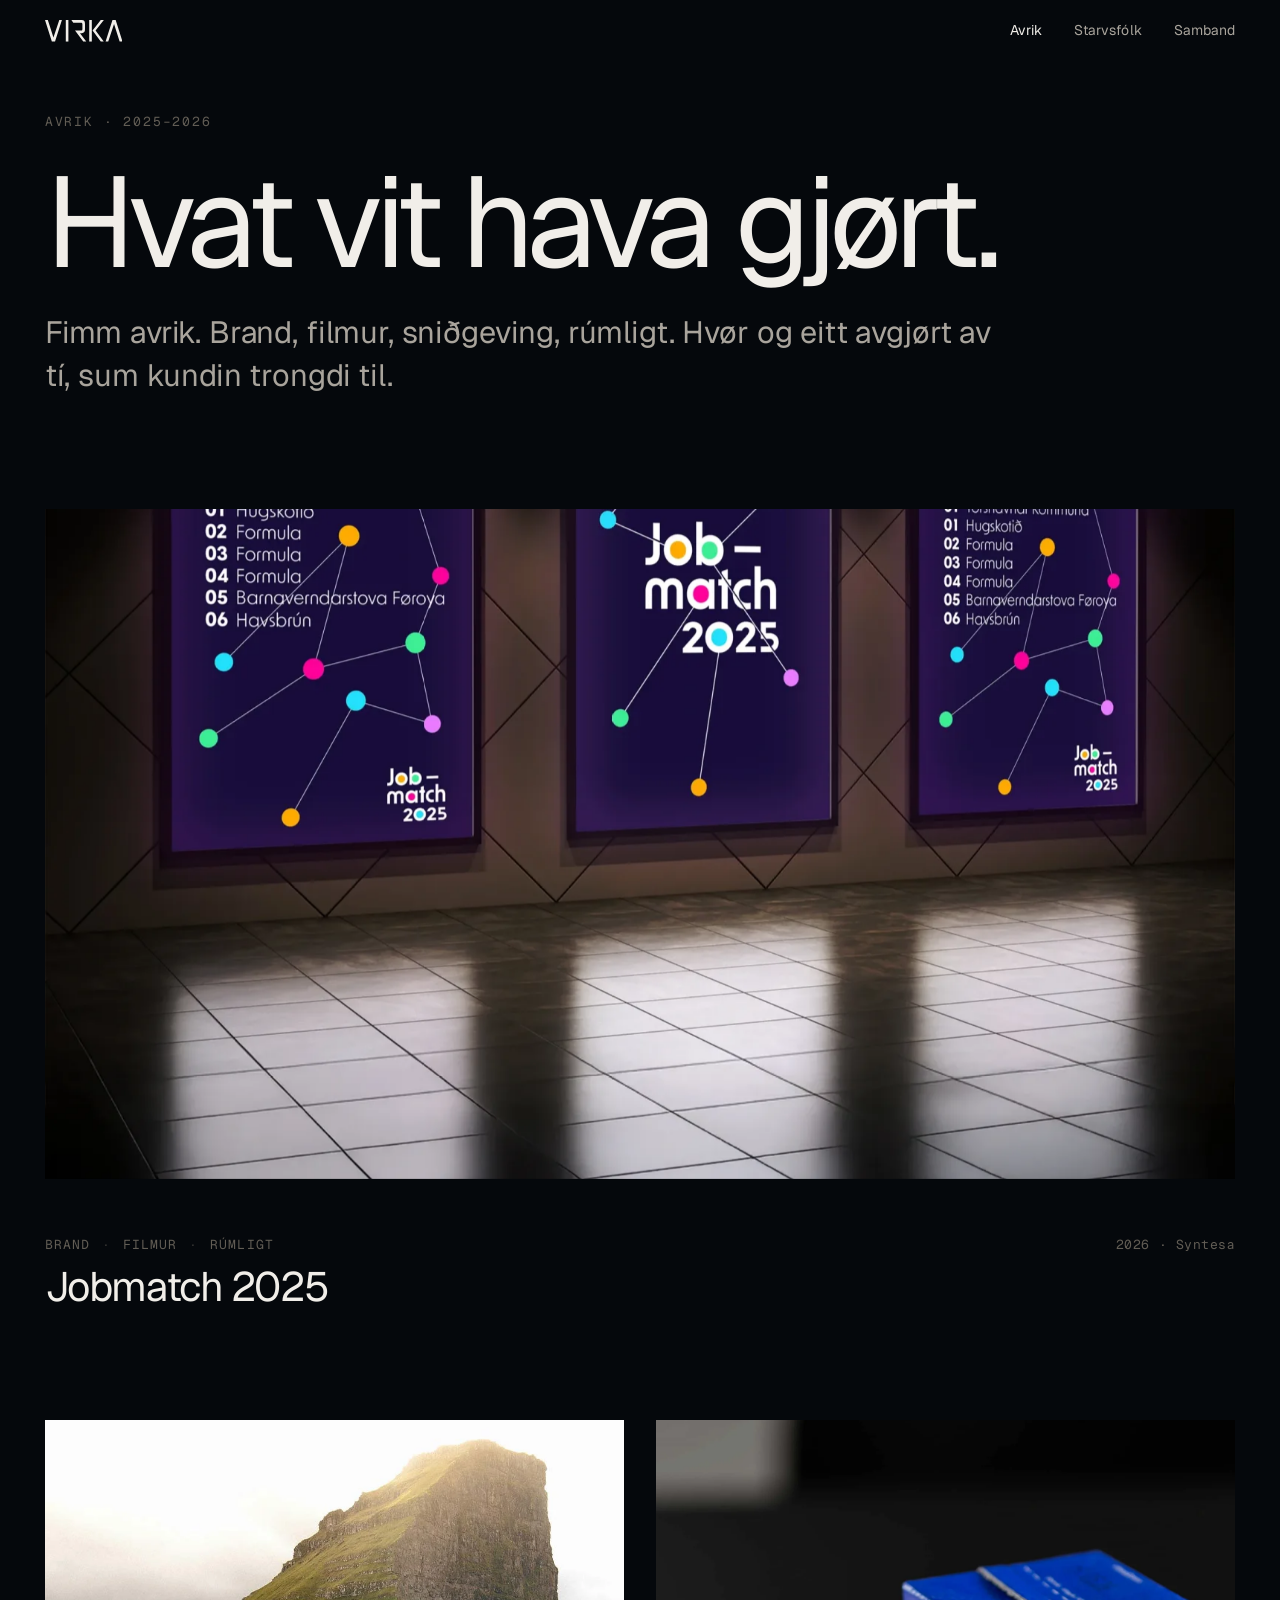
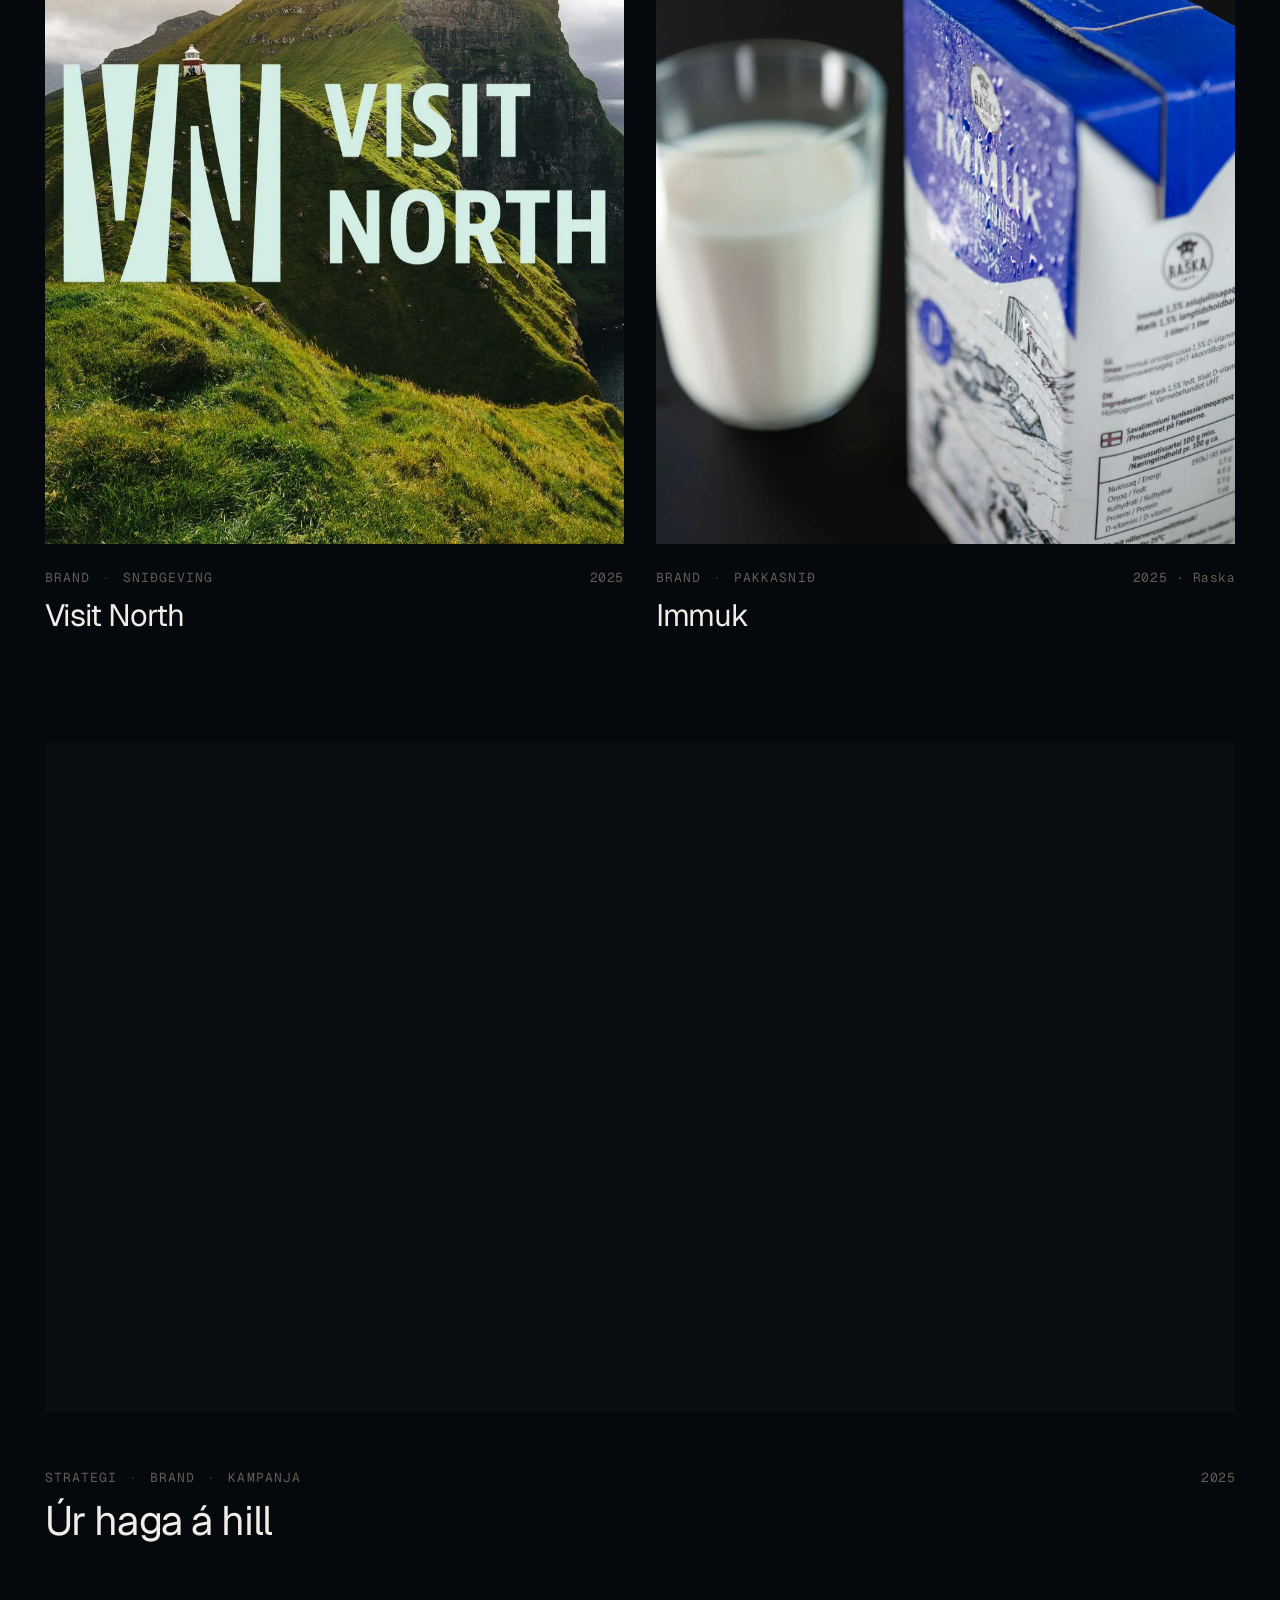
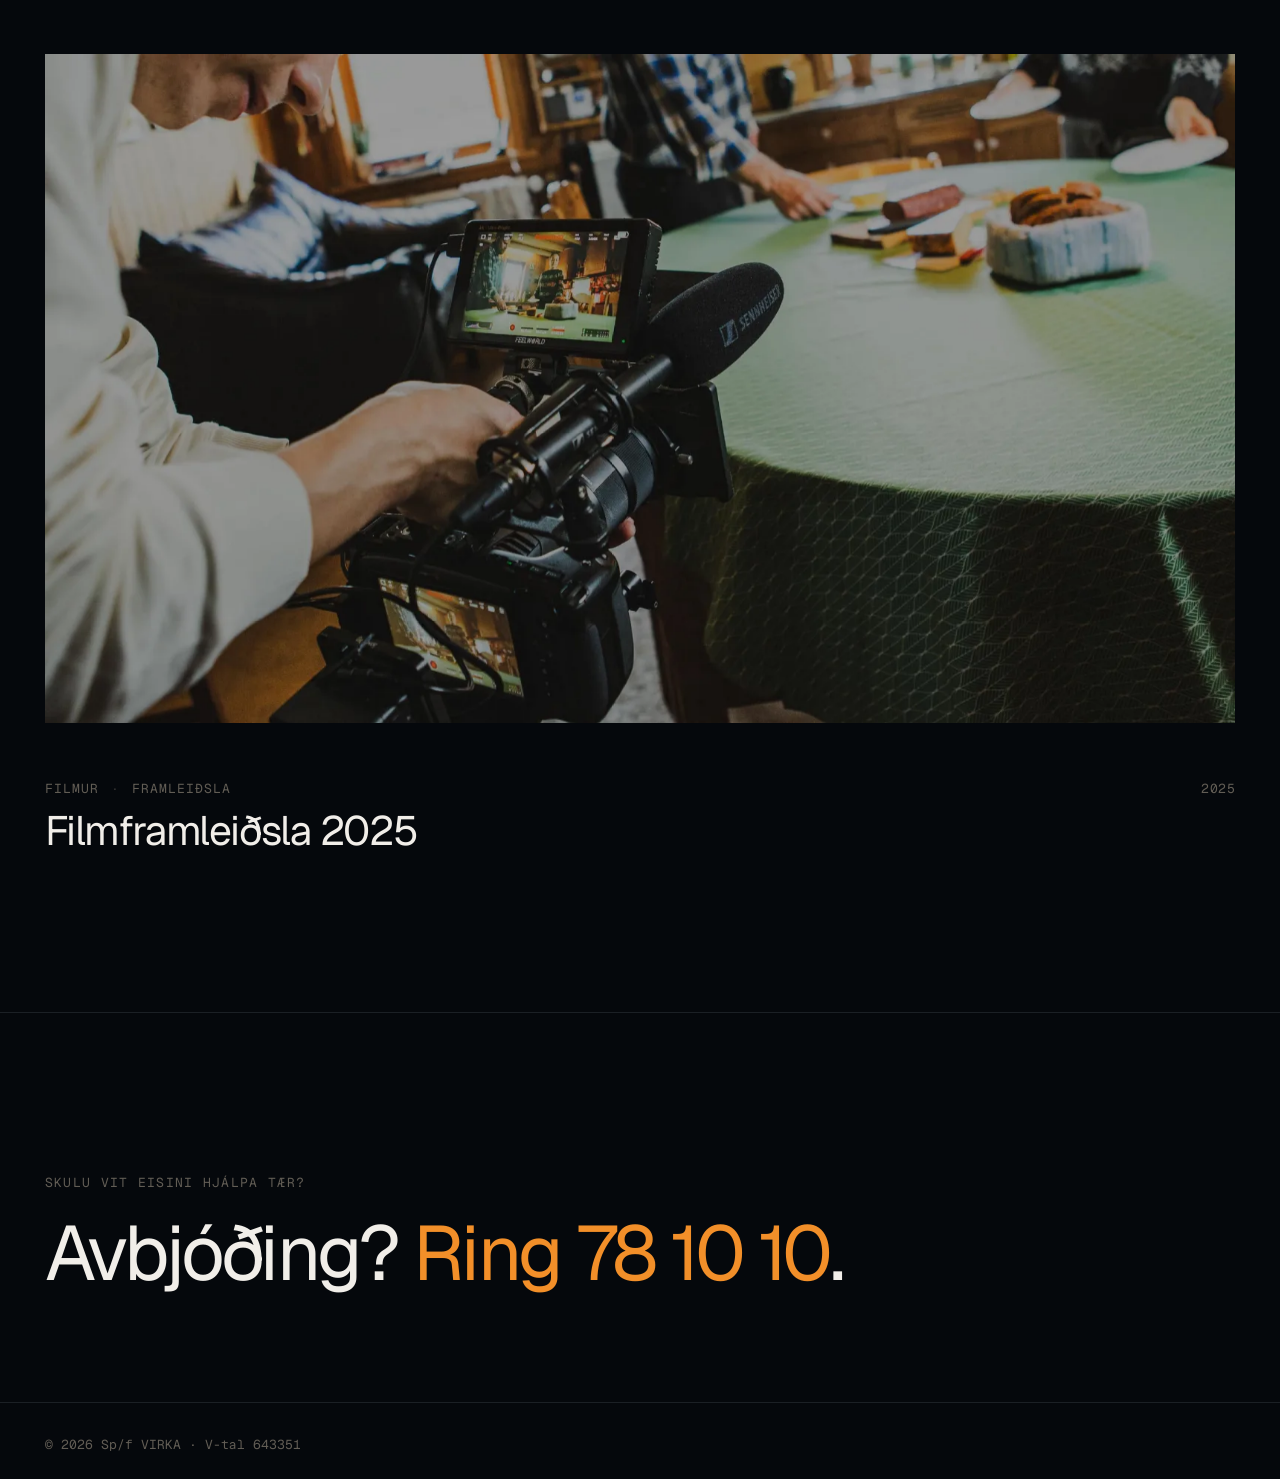
==== avrik.html @ 6a5b20ac "Add files via upload" ====
<!DOCTYPE html>
<html lang="fo">
<head>
<meta charset="UTF-8">
<meta name="viewport" content="width=device-width, initial-scale=1.0">

<title>Avrik — VIRKA</title>
<meta name="description" content="Eitt yvirlit yvir avrik hjá VIRKA — frá Jobmatch til Visit North, frá Immuk til Úr haga á hill.">
<link rel="canonical" href="https://virka.fo/avrik">

<meta property="og:type" content="website">
<meta property="og:title" content="Avrik — VIRKA">
<meta property="og:description" content="Eitt yvirlit yvir okkara avrik.">
<meta property="og:url" content="https://virka.fo/avrik">
<meta property="og:site_name" content="VIRKA">
<meta property="og:locale" content="fo_FO">
<meta property="og:image" content="https://virka.fo/avrik/assets/cases/jm25-posters.webp">

<meta name="theme-color" content="#181d27">
<meta name="view-transition" content="same-origin">
<link rel="icon" href="data:image/svg+xml,%3Csvg xmlns='http://www.w3.org/2000/svg' viewBox='0 0 32 32'%3E%3Crect width='32' height='32' rx='4' fill='%23181d27'/%3E%3Ctext x='16' y='22' text-anchor='middle' font-family='sans-serif' font-weight='500' font-size='17' fill='%23f0eadd'%3EV%3C/text%3E%3C/svg%3E">
<link rel="preconnect" href="https://fonts.googleapis.com">
<link rel="preconnect" href="https://fonts.gstatic.com" crossorigin>
<link href="https://fonts.googleapis.com/css2?family=Geist:wght@300;400;500;600&family=Geist+Mono:wght@400;500&display=swap" rel="stylesheet">
<link rel="stylesheet" href="styles.css">
</head>
<body>

<header class="site-header" role="banner">
  <a href="index.html" class="brand" aria-label="VIRKA, heim">
    <svg class="brand-logo" viewBox="0 0 804.24 224.01" fill="currentColor" aria-hidden="true">
      <path d="M362.9,136.19h18.42c24.49,0,33.45-14.23,33.45-40.14v-54.77c0-24.01-6.42-40.62-34.42-40.62h-106.78l19.98,26.94h78.22c13.52,0,16.31,4.65,16.31,18.68v44.79c0,14.6-2.63,18.19-14.92,18.19h-61.57l85.34,114.76h31.07l-65.09-87.82Z"/>
      <rect x="215.77" width="26.91" height="223.52"/>
      <polygon points="87.77 182.72 29.43 .08 0 .08 71.1 223.67 104.15 223.67 175.51 .08 148.27 .08 87.77 182.72"/>
      <rect x="458.77" width="26.9" height="223.52"/>
      <polygon points="578.72 .06 493.26 109.43 578.71 223.81 609.43 223.81 524.87 109.49 610.63 .41 578.72 .06"/>
      <polygon points="733.13 .08 700.08 .08 628.72 223.67 655.95 223.67 716.45 41.02 774.38 222.32 774.8 223.67 804.24 223.67 733.13 .08"/>
    </svg>
  </a>
  <nav class="nav" aria-label="Høvuðsleiðing">
    <a href="avrik.html" aria-current="page">Avrik</a>
    <a href="index.html#starvsfolk">Starvsfólk</a>
    <a href="index.html#samband">Samband</a>
  </nav>
  <button class="menu-toggle" aria-label="Lat upp menu">Menu</button>
</header>

<div class="mobile-nav" role="dialog" aria-modal="true" aria-label="Menu">
  <button class="mobile-nav-close">Lat aftur</button>
  <ul class="mobile-nav-list">
    <li><a href="index.html">Heim</a></li>
    <li><a href="avrik.html">Avrik</a></li>
    <li><a href="index.html#starvsfolk">Starvsfólk</a></li>
    <li><a href="index.html#samband">Samband</a></li>
  </ul>
</div>

<main>

  <!-- HEADER — quiet title, single sentence -->
  <section class="cases-index-head">
    <p class="cases-index-eyebrow">Avrik · 2025–2026</p>
    <h1 class="cases-index-title">Hvat vit hava gjørt.</h1>
    <p class="cases-index-lead">
      Fimm avrik. Brand, filmur, sniðgeving, rúmligt. Hvør og eitt avgjørt
      av tí, sum kundin trongdi til.
    </p>
  </section>

  <!-- GRID — same view-transition hooks as the homepage tiles -->
  <section class="cases-index-grid">

    <article class="case-row">
      <a href="jobmatch-2025.html" class="tile full" aria-label="Jobmatch 2025">
        <div class="tile-media transition-media-jobmatch">
          <img src="assets/cases/jm25-posters.webp" alt="Jobmatch 2025 lýsingaskíggjar" loading="lazy">
        </div>
      </a>
      <div class="tile-caption">
        <div class="left">
          <p class="tile-tag"><span>Brand</span><span>Filmur</span><span>Rúmligt</span></p>
          <h2 class="tile-title transition-title-jobmatch">Jobmatch 2025</h2>
        </div>
        <span class="tile-year">2026 · Syntesa</span>
      </div>
    </article>

    <div class="case-row two-up">
      <article>
        <a href="visit-north.html" class="tile portrait" aria-label="Visit North">
          <div class="tile-media transition-media-visitnorth">
            <img src="assets/cases/visit-north-hero.webp" alt="Visit North brand" loading="lazy">
          </div>
        </a>
        <div class="tile-caption">
          <div class="left">
            <p class="tile-tag"><span>Brand</span><span>Sniðgeving</span></p>
            <h2 class="tile-title transition-title-visitnorth">Visit North</h2>
          </div>
          <span class="tile-year">2025</span>
        </div>
      </article>

      <article>
        <a href="#" class="tile portrait" aria-label="Immuk">
          <div class="tile-media transition-media-immuk">
            <video autoplay muted loop playsinline preload="metadata" poster="assets/cases/immuk-1.webp">
              <source src="assets/cases/immuk-video.mp4" type="video/mp4">
            </video>
          </div>
        </a>
        <div class="tile-caption">
          <div class="left">
            <p class="tile-tag"><span>Brand</span><span>Pakkasnið</span></p>
            <h2 class="tile-title transition-title-immuk">Immuk</h2>
          </div>
          <span class="tile-year">2025 · Raska</span>
        </div>
      </article>
    </div>

    <article class="case-row">
      <a href="#" class="tile full" aria-label="Úr haga á hill">
        <div class="tile-media">
          <video autoplay muted loop playsinline preload="metadata">
            <source src="assets/cases/haga-video.mp4" type="video/mp4">
          </video>
        </div>
      </a>
      <div class="tile-caption">
        <div class="left">
          <p class="tile-tag"><span>Strategi</span><span>Brand</span><span>Kampanja</span></p>
          <h2 class="tile-title">Úr haga á hill</h2>
        </div>
        <span class="tile-year">2025</span>
      </div>
    </article>

    <article class="case-row">
      <a href="#" class="tile full" aria-label="Filmframleiðsla">
        <div class="tile-media">
          <img src="assets/cases/production.webp" alt="Filmframleiðsla hjá VIRKA" loading="lazy">
        </div>
      </a>
      <div class="tile-caption">
        <div class="left">
          <p class="tile-tag"><span>Filmur</span><span>Framleiðsla</span></p>
          <h2 class="tile-title">Filmframleiðsla 2025</h2>
        </div>
        <span class="tile-year">2025</span>
      </div>
    </article>

  </section>

  <!-- CTA -->
  <section class="case-cta">
    <p class="case-cta-eyebrow">Skulu vit eisini hjálpa tær?</p>
    <h2 class="case-cta-title">
      Avbjóðing? <a href="tel:+298781010">Ring 78 10 10</a>.
    </h2>
  </section>

</main>

<footer class="site-footer">
  <div class="footer-base">
    <span>© 2026 Sp/f VIRKA · V-tal 643351</span>
  </div>
</footer>

<script src="script.js"></script>
</body>
</html>
---- styles.css ----
/* =========================================================
   VIRKA — minimalist dark, spotlight hero, case-led
   ========================================================= */

:root {
  --bg:           oklch(13% 0.012 250);
  --bg-2:         oklch(16% 0.014 250);
  --ink:          oklch(95% 0.008 80);
  --ink-2:        oklch(72% 0.012 80);
  --ink-3:        oklch(48% 0.014 80);
  --rule:         oklch(24% 0.012 250);
  --accent:       oklch(74% 0.16 60);

  --font-sans:    "Geist", ui-sans-serif, system-ui, -apple-system, "Segoe UI", sans-serif;
  --font-mono:    "Geist Mono", ui-monospace, "SF Mono", Menlo, monospace;

  --t-eyebrow:    0.6875rem;
  --t-small:      0.8125rem;
  --t-body:       1.0625rem;
  --t-lead:       clamp(1.5rem, 2.4vw, 2rem);
  --t-h2:         clamp(2.5rem, 6vw, 5rem);
  --t-h1:         clamp(3rem, 9vw, 8rem);
  --t-display:    clamp(4rem, 14vw, 16rem);

  --s-1: 0.25rem; --s-2: 0.5rem; --s-3: 0.75rem; --s-4: 1rem;
  --s-5: 1.5rem;  --s-6: 2rem;   --s-8: 3.5rem;  --s-10: 5rem;
  --s-12: 7rem;   --s-16: 10rem; --s-20: 15rem;

  --gutter: clamp(1.25rem, 3.5vw, 3rem);
  --max:    1760px;

  --ease-out-quart: cubic-bezier(0.25, 1, 0.5, 1);
  --ease-out-quint: cubic-bezier(0.22, 1, 0.36, 1);

  --mx: 50%;
  --my: 50%;
  --spot-r: 340px;
}

*, *::before, *::after { box-sizing: border-box; }
html { scroll-behavior: smooth; -webkit-text-size-adjust: 100%; }

body {
  margin: 0;
  background: var(--bg);
  color: var(--ink);
  font-family: var(--font-sans);
  font-size: var(--t-body);
  line-height: 1.55;
  font-feature-settings: "ss01", "cv11";
  -webkit-font-smoothing: antialiased;
  -moz-osx-font-smoothing: grayscale;
  overflow-x: hidden;
}

img, video { display: block; max-width: 100%; height: auto; }
a { color: inherit; text-decoration: none; }
button { font: inherit; cursor: pointer; background: none; border: none; color: inherit; padding: 0; }

::selection { background: var(--accent); color: var(--bg); }
:focus { outline: none; }
:focus-visible { outline: 1.5px solid var(--accent); outline-offset: 4px; border-radius: 2px; }

.shell {
  width: 100%;
  max-width: var(--max);
  margin: 0 auto;
  padding-inline: var(--gutter);
  position: relative;
  z-index: 2;
}

.eyebrow {
  font-family: var(--font-mono);
  font-size: var(--t-eyebrow);
  text-transform: uppercase;
  letter-spacing: 0.14em;
  font-weight: 500;
  color: var(--ink-3);
}

/* =========================================================
   Header — wordmark left, nav inline right, no chrome decoration
   ========================================================= */

.site-header {
  position: fixed;
  inset: 0 0 auto 0;
  z-index: 50;
  padding: var(--s-4) var(--gutter);
  display: flex;
  align-items: center;
  justify-content: space-between;
  gap: var(--s-6);
  color: var(--ink);
  transition: background 0.4s var(--ease-out-quart), border-color 0.4s var(--ease-out-quart);
  border-bottom: 1px solid transparent;
}

.site-header.bg {
  background: color-mix(in oklch, var(--bg) 78%, transparent);
  backdrop-filter: blur(20px) saturate(1.4);
  -webkit-backdrop-filter: blur(20px) saturate(1.4);
  border-bottom-color: var(--rule);
}

.brand {
  display: inline-flex;
  align-items: center;
  color: var(--ink);
  line-height: 1;
}

.brand-logo {
  display: block;
  height: 1.35rem;
  width: auto;
}

@media (max-width: 720px) {
  .brand-logo { height: 1.1rem; }
}

/* Subtitle removed — wordmark stands alone */
.brand .mark { display: none; }

.nav {
  display: flex;
  gap: var(--s-6);
}

.nav a {
  font-size: 0.875rem;
  letter-spacing: 0.005em;
  padding: 4px 0;
  color: var(--ink-2);
  transition: color 0.3s var(--ease-out-quart);
}

.nav a:hover { color: var(--ink); }

.nav a[aria-current="page"] { color: var(--ink); }

/* Phone CTA and live dot removed — phone lives in the Contact section */
.nav-cta { display: none; }

.menu-toggle { display: none; }

@media (max-width: 720px) {
  .nav { display: none; }
  .menu-toggle {
    display: inline-flex;
    align-items: center;
    font-size: 0.875rem;
    letter-spacing: 0.005em;
    color: var(--ink-2);
    padding: 4px 0;
  }
  .menu-toggle:hover { color: var(--ink); }
}

@keyframes pulse {
  0%, 100% { transform: scale(1); opacity: 1; }
  50%      { transform: scale(1.5); opacity: 0.55; }
}

.mobile-nav {
  display: none;
  position: fixed; inset: 0;
  background: var(--bg);
  z-index: 60;
  padding: 5rem var(--gutter) var(--s-6);
  flex-direction: column;
  justify-content: space-between;
}

.mobile-nav[data-open="true"] { display: flex; }

.mobile-nav-list {
  list-style: none; margin: 0; padding: 0;
  display: flex; flex-direction: column; gap: var(--s-4);
}

.mobile-nav-list a {
  font-size: clamp(2.5rem, 10vw, 3.5rem);
  font-weight: 400;
  letter-spacing: -0.03em;
  line-height: 1;
}

.mobile-nav-close {
  position: absolute;
  top: var(--s-4); right: var(--gutter);
  font-size: var(--t-small);
  letter-spacing: 0.06em;
  text-transform: uppercase;
}

/* =========================================================
   HERO — spotlight, now over immuk-video
   ========================================================= */

.hero {
  position: relative;
  min-height: 100svh;
  padding: 5.5rem var(--gutter) var(--s-6);
  display: grid;
  grid-template-rows: 1fr auto;
  overflow: hidden;
  cursor: none;
}

@media (max-width: 880px), (hover: none) {
  .hero { cursor: auto; }
}

.hero-reveal {
  position: absolute;
  inset: 0;
  z-index: 0;
  pointer-events: none;
  background: var(--bg);
  overflow: hidden;
}

.hero-reveal video,
.hero-reveal img {
  width: 100%;
  height: 100%;
  object-fit: cover;
  filter: contrast(1.05) saturate(0.9) brightness(0.92);
}

.hero-mask {
  position: absolute;
  inset: 0;
  z-index: 1;
  pointer-events: none;
  background:
    radial-gradient(
      circle var(--spot-r) at var(--mx) var(--my),
      transparent 0%,
      transparent 30%,
      color-mix(in oklch, var(--bg) 90%, transparent) 70%,
      var(--bg) 100%
    );
}

.hero-grain {
  position: absolute; inset: 0;
  z-index: 2;
  pointer-events: none;
  background-image: url("data:image/svg+xml;utf8,<svg xmlns='http://www.w3.org/2000/svg' width='200' height='200'><filter id='n'><feTurbulence type='fractalNoise' baseFrequency='0.85' numOctaves='2' stitchTiles='stitch'/><feColorMatrix values='0 0 0 0 0.95  0 0 0 0 0.92  0 0 0 0 0.85  0 0 0 0.06 0'/></filter><rect width='100%' height='100%' filter='url(%23n)'/></svg>");
  opacity: 0.4;
  mix-blend-mode: overlay;
}

.hero-cursor {
  position: fixed;
  z-index: 55;
  width: 28px; height: 28px;
  border: 1px solid color-mix(in oklch, var(--accent) 70%, white);
  border-radius: 50%;
  pointer-events: none;
  top: 0; left: 0;
  transform: translate3d(-100px, -100px, 0);
  mix-blend-mode: difference;
  opacity: 0;
  transition: opacity 0.3s var(--ease-out-quart), width 0.3s var(--ease-out-quart), height 0.3s var(--ease-out-quart);
}

.hero-cursor.show { opacity: 1; }
.hero-cursor.over-link { width: 56px; height: 56px; }

@media (max-width: 880px), (hover: none) {
  .hero-cursor { display: none; }
}

.hero-hint {
  position: absolute;
  z-index: 5;
  bottom: var(--s-6);
  right: var(--gutter);
  font-family: var(--font-mono);
  font-size: var(--t-small);
  color: var(--ink-2);
  letter-spacing: 0.04em;
  pointer-events: none;
  opacity: 0;
  animation: hint 7s 1.2s var(--ease-out-quart) forwards;
}

.hero-hint::before {
  content: "✦ ";
  color: var(--accent);
  margin-right: 4px;
}

@keyframes hint {
  0%   { opacity: 0; transform: translateY(8px); }
  14%  { opacity: 1; transform: translateY(0); }
  78%  { opacity: 1; }
  100% { opacity: 0; transform: translateY(0); }
}

.hero-content {
  position: relative;
  z-index: 3;
  display: grid;
  grid-template-rows: 1fr auto;
  height: 100%;
  pointer-events: none;
}

.hero-content > * { pointer-events: auto; }

.hero-display {
  font-size: var(--t-display);
  line-height: 0.84;
  letter-spacing: -0.055em;
  font-weight: 400;
  margin: 0;
  align-self: center;
  padding: var(--s-8) 0;
  pointer-events: none;
}

.hero-display .line {
  display: block;
  overflow: hidden;
  position: relative;
}

.hero-display .line > span {
  display: inline-block;
  transform: translateY(110%);
  animation: rise 1.3s var(--ease-out-quint) forwards;
}

.hero-display .line.l1 > span { animation-delay: 0.10s; }
.hero-display .line.l2 > span { animation-delay: 0.24s; }
.hero-display .line.l3 > span { animation-delay: 0.38s; }
.hero-display .line.l3 .accent { color: var(--accent); }

@keyframes rise { to { transform: translateY(0); } }

.hero-foot {
  display: grid;
  grid-template-columns: minmax(0, 1fr) auto;
  gap: var(--s-6);
  padding-top: var(--s-6);
  border-top: 1px solid var(--rule);
  align-items: end;
  opacity: 0;
  animation: fade-rise 1s 0.85s var(--ease-out-quart) forwards;
}

.hero-foot .lead {
  font-size: var(--t-lead);
  line-height: 1.3;
  max-width: 36ch;
  letter-spacing: -0.01em;
  margin: 0;
  color: var(--ink);
  font-weight: 400;
}

.hero-foot .scroll-cue {
  font-family: var(--font-mono);
  font-size: var(--t-small);
  color: var(--ink-3);
  letter-spacing: 0.04em;
  display: inline-flex;
  align-items: center;
  gap: var(--s-2);
}

.hero-foot .scroll-cue .line-down {
  display: inline-block;
  width: 1px; height: 32px;
  background: var(--rule);
  position: relative;
  overflow: hidden;
}

.hero-foot .scroll-cue .line-down::after {
  content: "";
  position: absolute;
  inset: 0;
  background: var(--accent);
  animation: scroll-line 2s var(--ease-out-quart) infinite;
}

@keyframes scroll-line {
  0%   { transform: translateY(-100%); }
  60%  { transform: translateY(100%); }
  100% { transform: translateY(100%); }
}

@keyframes fade-rise {
  from { opacity: 0; transform: translateY(20px); }
  to   { opacity: 1; transform: translateY(0); }
}

@media (max-width: 760px) {
  .hero { padding-top: 4.5rem; min-height: 88svh; }
  .hero-foot { grid-template-columns: 1fr; }
  .hero-foot .scroll-cue { display: none; }
}

/* =========================================================
   WORK — case tiles
   ========================================================= */

.work {
  padding: var(--s-16) 0 var(--s-20);
  position: relative;
  z-index: 2;
}

.case-stack {
  display: flex;
  flex-direction: column;
  gap: var(--s-12);
  padding-inline: var(--gutter);
  max-width: var(--max);
  margin: 0 auto;
}

.case-row { display: grid; grid-template-columns: 1fr; gap: var(--s-6); }

.case-row.two-up {
  grid-template-columns: 1fr 1fr;
  gap: var(--s-6);
}

@media (max-width: 880px) {
  .case-stack { gap: var(--s-10); }
  .case-row.two-up { grid-template-columns: 1fr; gap: var(--s-10); }
}

.tile {
  position: relative;
  display: block;
  overflow: hidden;
  background: var(--bg-2);
  isolation: isolate;
}

.tile.full     { aspect-ratio: 16 / 9; }
.tile.portrait { aspect-ratio: 4 / 5; }

@media (max-width: 880px) {
  .tile.full, .tile.portrait { aspect-ratio: 4 / 5; }
}

.tile-media {
  position: absolute;
  inset: 0;
  width: 100%; height: 100%;
  z-index: 1;
}

.tile-media img,
.tile-media video {
  width: 100%; height: 100%;
  object-fit: cover;
  transition: transform 1.6s var(--ease-out-quart);
  will-change: transform;
}

.tile:hover .tile-media img,
.tile:hover .tile-media video { transform: scale(1.04); }

.tile-caption {
  margin-top: var(--s-5);
  display: flex;
  align-items: baseline;
  justify-content: space-between;
  gap: var(--s-4);
}

.tile-caption .left {
  display: flex;
  flex-direction: column;
  gap: var(--s-3);
}

.tile-tag {
  font-family: var(--font-mono);
  font-size: var(--t-small);
  text-transform: uppercase;
  letter-spacing: 0.08em;
  color: var(--ink-3);
  margin: 0;
  display: flex;
  gap: var(--s-3);
  flex-wrap: wrap;
}

.tile-tag span:not(:last-child)::after {
  content: "·";
  margin-left: var(--s-3);
  color: var(--ink-3);
  opacity: 0.5;
}

.tile-title {
  font-size: clamp(1.875rem, 3.2vw, 3.25rem);
  font-weight: 400;
  letter-spacing: -0.035em;
  line-height: 1;
  margin: 0;
  color: var(--ink);
  position: relative;
  display: inline-block;
}

.tile-title::after {
  content: "";
  position: absolute;
  inset: auto 0 -4px 0;
  height: 1px;
  background: currentColor;
  transform: scaleX(0);
  transform-origin: left center;
  transition: transform 0.7s var(--ease-out-quart);
}

.tile:hover .tile-title::after { transform: scaleX(1); }

.tile-year {
  font-family: var(--font-mono);
  font-size: var(--t-small);
  color: var(--ink-3);
  letter-spacing: 0.04em;
  font-variant-numeric: tabular-nums;
  white-space: nowrap;
}

.case-row.two-up .tile-title {
  font-size: clamp(1.5rem, 2.4vw, 2.5rem);
}

.reveal {
  opacity: 0;
  transform: translateY(48px);
  transition:
    opacity 1.3s var(--ease-out-quart),
    transform 1.3s var(--ease-out-quart);
}
.reveal.in { opacity: 1; transform: translateY(0); }

/* =========================================================
   Contact
   ========================================================= */

.contact {
  padding: var(--s-20) 0 var(--s-12);
  border-top: 1px solid var(--rule);
  position: relative;
  z-index: 2;
}

.contact-eyebrow {
  font-family: var(--font-mono);
  font-size: var(--t-small);
  letter-spacing: 0.1em;
  text-transform: uppercase;
  color: var(--ink-3);
  margin-bottom: var(--s-8);
}

.contact-title {
  font-size: clamp(2.75rem, 9vw, 8.5rem);
  font-weight: 400;
  letter-spacing: -0.05em;
  line-height: 0.92;
  margin: 0 0 var(--s-12);
  max-width: 14ch;
}

.contact-title a {
  position: relative;
  display: inline-block;
  color: var(--accent);
}

.contact-title a::after {
  content: "";
  position: absolute;
  inset: auto 0 0.08em 0;
  height: 2px;
  background: currentColor;
  transform: scaleX(0);
  transform-origin: left center;
  transition: transform 0.6s var(--ease-out-quart);
}

.contact-title a:hover::after { transform: scaleX(1); }

.contact-meta {
  display: grid;
  grid-template-columns: repeat(3, 1fr);
  gap: var(--s-6);
  padding-top: var(--s-6);
  border-top: 1px solid var(--rule);
}

.contact-meta dt {
  font-family: var(--font-mono);
  font-size: var(--t-eyebrow);
  text-transform: uppercase;
  letter-spacing: 0.1em;
  color: var(--ink-3);
  margin-bottom: var(--s-2);
}

.contact-meta dd { font-size: var(--t-body); margin: 0; color: var(--ink); }
.contact-meta dd a:hover { color: var(--accent); }

@media (max-width: 760px) {
  .contact-meta { grid-template-columns: 1fr; gap: var(--s-4); }
}

/* =========================================================
   Footer
   ========================================================= */

.site-footer {
  padding: var(--s-6) 0 var(--s-5);
  border-top: 1px solid var(--rule);
  font-size: var(--t-small);
  color: var(--ink-3);
  position: relative;
  z-index: 2;
}

.footer-base {
  display: flex;
  align-items: center;
  font-family: var(--font-mono);
  padding-inline: var(--gutter);
  max-width: var(--max);
  margin: 0 auto;
}

.footer-base a:hover { color: var(--ink); }

@media (max-width: 760px) {
  .footer-base { flex-direction: column; gap: var(--s-2); align-items: flex-start; }
}

/* =========================================================
   STARVSFÓLK — overlay (sheet)
   ========================================================= */

.staff-overlay {
  position: fixed;
  inset: 0;
  z-index: 70;
  display: grid;
  pointer-events: none;
  visibility: hidden;
}

.staff-overlay[data-open="true"] {
  pointer-events: auto;
  visibility: visible;
}

.staff-overlay-scrim {
  position: absolute;
  inset: 0;
  background: color-mix(in oklch, var(--bg) 70%, transparent);
  backdrop-filter: blur(8px);
  -webkit-backdrop-filter: blur(8px);
  opacity: 0;
  transition: opacity 0.5s var(--ease-out-quart);
}

.staff-overlay[data-open="true"] .staff-overlay-scrim { opacity: 1; }

.staff-overlay-sheet {
  position: relative;
  margin: 4.5rem auto 0;
  width: 100%;
  max-width: var(--max);
  height: calc(100svh - 4.5rem);
  background: var(--bg);
  border-top: 1px solid var(--rule);
  border-radius: 14px 14px 0 0;
  box-shadow: 0 -32px 80px -16px rgba(0, 0, 0, 0.6);
  overflow-y: auto;
  padding: 0 var(--gutter) var(--s-10);
  transform: translateY(48px);
  opacity: 0;
  transition:
    transform 0.6s var(--ease-out-quart),
    opacity 0.5s var(--ease-out-quart);
}

.staff-overlay[data-open="true"] .staff-overlay-sheet {
  transform: translateY(0);
  opacity: 1;
}

@media (max-width: 760px) {
  .staff-overlay-sheet {
    margin-top: 3.5rem;
    height: calc(100svh - 3.5rem);
    border-radius: 12px 12px 0 0;
  }
}

.staff-overlay-head {
  display: flex;
  justify-content: space-between;
  align-items: center;
  padding: var(--s-6) 0;
  border-bottom: 1px solid var(--rule);
  margin-bottom: var(--s-10);
  position: sticky;
  top: 0;
  background: var(--bg);
  z-index: 3;
}

.staff-overlay-close {
  display: inline-flex;
  align-items: center;
  gap: var(--s-2);
  font-size: var(--t-small);
  letter-spacing: 0.06em;
  text-transform: uppercase;
  color: var(--ink-2);
  padding: 8px 4px;
  transition: color 0.3s var(--ease-out-quart);
}

.staff-overlay-close:hover { color: var(--ink); }

.staff-overlay-hero {
  display: grid;
  grid-template-columns: 1fr 1fr;
  gap: var(--s-8);
  align-items: end;
  margin-bottom: var(--s-10);
}

.staff-overlay-hero .staff-title {
  font-size: clamp(2.75rem, 8vw, 7rem);
  font-weight: 400;
  letter-spacing: -0.055em;
  line-height: 0.88;
  margin: 0;
}

.staff-overlay-hero .staff-intro {
  font-size: var(--t-lead);
  line-height: 1.35;
  max-width: 40ch;
  color: var(--ink-2);
  margin: 0;
  letter-spacing: -0.005em;
}

@media (max-width: 760px) {
  .staff-overlay-hero { grid-template-columns: 1fr; gap: var(--s-5); }
}

.staff-grid {
  display: grid;
  grid-template-columns: repeat(3, 1fr);
  gap: var(--s-5) var(--s-4);
}

@media (max-width: 880px) { .staff-grid { grid-template-columns: repeat(2, 1fr); gap: var(--s-4) var(--s-3); } }
@media (max-width: 540px) { .staff-grid { grid-template-columns: 1fr; } }

.staff-card { position: relative; }

/* The hover crossfade — pure CSS, no WebGL, no fragility.
   Base image always rendered. Hover image fades in on top.
   A subtle scale on both gives the move some tactility. */
.staff-photo {
  position: relative;
  aspect-ratio: 3 / 4;
  overflow: hidden;
  background: oklch(96% 0.005 80);
}

.staff-photo img {
  position: absolute;
  inset: 0;
  width: 100%;
  height: 100%;
  object-fit: cover;
  object-position: center top;
  transition: opacity 0.7s var(--ease-out-quart), transform 1.4s var(--ease-out-quart);
  will-change: opacity, transform;
}

.staff-photo .photo-hover { opacity: 0; }

@media (hover: hover) {
  .staff-card:hover .staff-photo .photo-base  { opacity: 0; transform: scale(1.02); }
  .staff-card:hover .staff-photo .photo-hover { opacity: 1; transform: scale(1.02); }
}

.staff-caption { margin-top: var(--s-3); }

.staff-name {
  font-size: 1.0625rem;
  font-weight: 500;
  letter-spacing: -0.015em;
  margin: 0;
}

.staff-role {
  font-family: var(--font-mono);
  font-size: var(--t-small);
  color: var(--ink-2);
  letter-spacing: 0.02em;
  margin: 2px 0 0;
}

.staff-contact {
  font-family: var(--font-mono);
  font-size: 0.75rem;
  color: var(--ink-3);
  letter-spacing: 0.02em;
  line-height: 1.5;
  margin: var(--s-2) 0 0;
  font-variant-numeric: tabular-nums;
}

.staff-contact a {
  color: var(--ink-2);
  transition: color 0.3s var(--ease-out-quart);
}

.staff-contact a:hover { color: var(--accent); }

.staff-overlay-foot {
  margin-top: var(--s-12);
  padding-top: var(--s-6);
  border-top: 1px solid var(--rule);
  font-size: var(--t-lead);
  color: var(--ink-2);
  letter-spacing: -0.005em;
  max-width: 56ch;
}

.staff-overlay-foot a {
  color: var(--accent);
  position: relative;
  display: inline-block;
}

.staff-overlay-foot a::after {
  content: "";
  position: absolute;
  inset: auto 0 -1px 0;
  height: 1px;
  background: currentColor;
  transform: scaleX(0);
  transform-origin: left center;
  transition: transform 0.5s var(--ease-out-quart);
}

.staff-overlay-foot a:hover::after { transform: scaleX(1); }

body.overlay-open { overflow: hidden; }

/* =========================================================
   CASES INDEX — /avrik
   Tight grid of all cases. Header is quiet — content is the page.
   Reuses .case-row / .tile / .tile-media from the homepage for
   visual consistency, so view-transition hooks work the same way.
   ========================================================= */

.cases-index-head {
  padding: 7rem var(--gutter) var(--s-12);
  max-width: var(--max);
  margin: 0 auto;
  position: relative;
  z-index: 2;
}

.cases-index-eyebrow {
  font-family: var(--font-mono);
  font-size: var(--t-small);
  letter-spacing: 0.14em;
  text-transform: uppercase;
  color: var(--ink-3);
  margin: 0 0 var(--s-6);
}

.cases-index-title {
  font-size: clamp(3rem, 10vw, 9rem);
  font-weight: 400;
  letter-spacing: -0.055em;
  line-height: 0.9;
  margin: 0 0 var(--s-6);
  max-width: 14ch;
  color: var(--ink);
}

.cases-index-lead {
  font-size: var(--t-lead);
  line-height: 1.4;
  letter-spacing: -0.005em;
  color: var(--ink-2);
  max-width: 48ch;
  margin: 0;
}

.cases-index-grid {
  padding: 0 0 var(--s-16);
  display: flex;
  flex-direction: column;
  gap: var(--s-12);
  position: relative;
  z-index: 2;
}

.cases-index-grid .case-row {
  display: grid;
  grid-template-columns: 1fr;
  gap: var(--s-6);
  padding-inline: var(--gutter);
  max-width: var(--max);
  margin: 0 auto;
  width: 100%;
}

.cases-index-grid .case-row.two-up {
  grid-template-columns: 1fr 1fr;
  gap: var(--s-6);
}

@media (max-width: 880px) {
  .cases-index-grid { gap: var(--s-10); }
  .cases-index-grid .case-row.two-up {
    grid-template-columns: 1fr;
    gap: var(--s-10);
  }
}

/* =========================================================
   Case detail page
   ========================================================= */

.detail-hero {
  padding: 7rem var(--gutter) var(--s-8);
  position: relative;
  z-index: 2;
}

.detail-breadcrumb {
  display: flex;
  gap: var(--s-2);
  font-family: var(--font-mono);
  font-size: var(--t-small);
  color: var(--ink-3);
  letter-spacing: 0.04em;
  margin-bottom: var(--s-12);
}

.detail-breadcrumb a:hover { color: var(--ink); }

.detail-eyebrow {
  font-family: var(--font-mono);
  font-size: var(--t-small);
  text-transform: uppercase;
  letter-spacing: 0.1em;
  color: var(--ink-3);
  display: flex;
  gap: var(--s-3);
  margin: 0 0 var(--s-4);
  flex-wrap: wrap;
}

.detail-title {
  font-size: clamp(3.5rem, 13vw, 13rem);
  font-weight: 400;
  letter-spacing: -0.06em;
  line-height: 0.86;
  margin: 0 0 var(--s-10);
}

.detail-meta {
  display: grid;
  grid-template-columns: repeat(4, 1fr);
  gap: var(--s-4);
  padding: var(--s-6) 0;
  border-top: 1px solid var(--rule);
  border-bottom: 1px solid var(--rule);
}

.detail-meta dt {
  font-family: var(--font-mono);
  font-size: var(--t-eyebrow);
  text-transform: uppercase;
  letter-spacing: 0.1em;
  color: var(--ink-3);
  margin-bottom: var(--s-2);
}

.detail-meta dd { margin: 0; font-size: var(--t-body); color: var(--ink); }

@media (max-width: 760px) {
  .detail-meta { grid-template-columns: 1fr 1fr; gap: var(--s-4); }
}

.detail-cover {
  position: relative;
  z-index: 2;
  margin: var(--s-10) var(--gutter) 0;
  overflow: hidden;
  aspect-ratio: 16 / 9;
  background: var(--bg-2);
}

.detail-cover img, .detail-cover video {
  width: 100%; height: 100%;
  object-fit: cover;
}

@media (max-width: 760px) {
  .detail-cover { aspect-ratio: 4 / 5; }
}

.detail-body {
  padding: var(--s-16) 0;
  position: relative;
  z-index: 2;
}

/* New rhythm: short prose blocks centered between images.
   Apple-style "one idea per slide" — image carries the slide,
   type is short and supporting. */
.detail-prose {
  max-width: 720px;
  margin: 0 auto;
  padding: var(--s-12) var(--gutter);
  position: relative;
  z-index: 2;
}

.detail-prose .lead-eyebrow {
  font-family: var(--font-mono);
  font-size: var(--t-eyebrow);
  text-transform: uppercase;
  letter-spacing: 0.14em;
  color: var(--ink-3);
  margin: 0 0 var(--s-4);
}

.detail-prose h2 {
  font-size: clamp(2rem, 4.5vw, 3.25rem);
  font-weight: 400;
  letter-spacing: -0.035em;
  line-height: 1.05;
  margin: 0 0 var(--s-5);
  color: var(--ink);
  max-width: 22ch;
}

.detail-prose p {
  font-size: var(--t-lead);
  line-height: 1.45;
  letter-spacing: -0.005em;
  color: var(--ink);
  margin: 0 0 var(--s-4);
  max-width: 56ch;
}

.detail-prose p:last-child { margin-bottom: 0; }

.detail-prose p.body-small {
  font-size: var(--t-body);
  color: var(--ink-2);
  line-height: 1.55;
}

@media (max-width: 760px) {
  .detail-prose { padding: var(--s-10) var(--gutter); }
}

/* Old section layout — kept for backwards compat if needed */
.detail-section {
  display: grid;
  grid-template-columns: 1fr 2fr;
  gap: var(--s-10);
  padding: var(--s-10) var(--gutter);
  border-top: 1px solid var(--rule);
  max-width: var(--max);
  margin: 0 auto;
}

.detail-section:first-of-type { border-top: 0; }

.detail-section h2 {
  font-family: var(--font-mono);
  font-size: var(--t-eyebrow);
  text-transform: uppercase;
  letter-spacing: 0.12em;
  color: var(--ink-3);
  font-weight: 500;
  margin: 0;
  position: sticky;
  top: 6rem;
  align-self: start;
}

.detail-section .body-text {
  font-size: var(--t-lead);
  line-height: 1.45;
  letter-spacing: -0.005em;
  max-width: 52ch;
  color: var(--ink);
}

.detail-section .body-text p { margin: 0 0 var(--s-5); }
.detail-section .body-text p:last-child { margin-bottom: 0; }
.detail-section .body-text .dim { color: var(--ink-2); }

@media (max-width: 760px) {
  .detail-section { grid-template-columns: 1fr; gap: var(--s-3); padding: var(--s-8) var(--gutter); }
  .detail-section h2 { position: static; }
}

.pull {
  padding: var(--s-16) var(--gutter);
  border-top: 1px solid var(--rule);
  border-bottom: 1px solid var(--rule);
  position: relative;
  z-index: 2;
}

.pull blockquote {
  margin: 0;
  font-size: clamp(2rem, 6vw, 4.5rem);
  font-weight: 300;
  letter-spacing: -0.035em;
  line-height: 1.02;
  max-width: 22ch;
  color: var(--ink);
}

.pull cite {
  display: block;
  font-style: normal;
  font-family: var(--font-mono);
  font-size: var(--t-small);
  letter-spacing: 0.06em;
  color: var(--ink-3);
  margin-top: var(--s-8);
}

.detail-media {
  margin: var(--s-10) var(--gutter);
  position: relative;
  z-index: 2;
}

.detail-media.full {
  margin: var(--s-10) 0;
}

.detail-media .single {
  width: 100%;
  aspect-ratio: 16 / 9;
  object-fit: cover;
}

.detail-media.tall .single {
  aspect-ratio: 3 / 4;
  max-width: 1100px;
  margin: 0 auto;
}

.detail-media-pair {
  display: grid;
  grid-template-columns: 1fr 1fr;
  gap: var(--s-5);
}

.detail-media-pair > * {
  aspect-ratio: 4 / 5;
  object-fit: cover;
  background: var(--bg-2);
  position: relative;
  overflow: hidden;
}

.detail-media-pair img {
  width: 100%; height: 100%; object-fit: cover;
}

.detail-media figcaption {
  font-family: var(--font-mono);
  font-size: var(--t-small);
  color: var(--ink-3);
  margin-top: var(--s-3);
}

@media (max-width: 760px) {
  .detail-media-pair { grid-template-columns: 1fr; }
}

/* =========================================================
   CASE CTA — sits at the bottom of each case detail page,
   just before the next-case panel. Same call as the homepage
   Contact section but smaller (this isn't the front door).
   ========================================================= */

.case-cta {
  position: relative;
  z-index: 2;
  padding: var(--s-16) var(--gutter) var(--s-12);
  border-top: 1px solid var(--rule);
  max-width: var(--max);
  margin: 0 auto;
}

.case-cta .case-cta-eyebrow {
  font-family: var(--font-mono);
  font-size: var(--t-small);
  letter-spacing: 0.1em;
  text-transform: uppercase;
  color: var(--ink-3);
  margin: 0 0 var(--s-5);
}

.case-cta .case-cta-title {
  font-size: clamp(2.25rem, 6vw, 5rem);
  font-weight: 400;
  letter-spacing: -0.045em;
  line-height: 0.95;
  margin: 0;
  max-width: 16ch;
  color: var(--ink);
}

.case-cta .case-cta-title a {
  color: var(--accent);
  position: relative;
  display: inline-block;
}

.case-cta .case-cta-title a::after {
  content: "";
  position: absolute;
  inset: auto 0 0.08em 0;
  height: 2px;
  background: currentColor;
  transform: scaleX(0);
  transform-origin: left center;
  transition: transform 0.6s var(--ease-out-quart);
}

.case-cta .case-cta-title a:hover::after { transform: scaleX(1); }

@media (max-width: 760px) {
  .case-cta { padding: var(--s-10) var(--gutter) var(--s-8); }
}

/* =========================================================
   NEXT CASE — full-bleed image-led panel
   ========================================================= */

/* The intro sits ABOVE .next-case as a clear handoff:
   "you're done with that case — here's the next one." */
.next-case-intro {
  position: relative;
  z-index: 2;
  padding: var(--s-8) var(--gutter) var(--s-6);
  max-width: var(--max);
  margin: 0 auto;
  display: grid;
  grid-template-columns: auto 1fr;
  gap: var(--s-6);
  align-items: baseline;
  border-top: 1px solid var(--rule);
}

.next-case-intro .label {
  font-family: var(--font-mono);
  font-size: var(--t-small);
  letter-spacing: 0.14em;
  text-transform: uppercase;
  color: var(--accent);
  display: inline-flex;
  align-items: center;
  gap: var(--s-3);
  white-space: nowrap;
  margin: 0;
}

.next-case-intro .label::before {
  content: "";
  display: inline-block;
  width: 28px;
  height: 1px;
  background: var(--accent);
}

.next-case-intro .lead-in {
  font-size: var(--t-body);
  color: var(--ink-2);
  margin: 0;
  letter-spacing: -0.005em;
  line-height: 1.5;
  max-width: 56ch;
}

@media (max-width: 760px) {
  .next-case-intro {
    grid-template-columns: 1fr;
    gap: var(--s-3);
    padding: var(--s-6) var(--gutter) var(--s-4);
  }
}

.next-case {
  position: relative;
  z-index: 2;
  display: block;
  height: 80svh;
  min-height: 520px;
  margin-top: 0;
  overflow: hidden;
  isolation: isolate;
}

.next-case .next-media {
  position: absolute;
  inset: 0;
  z-index: 1;
  background: var(--bg-2);
}

.next-case .next-media img,
.next-case .next-media video {
  width: 100%; height: 100%;
  object-fit: cover;
  transform: scale(1.04);
  transition: transform 1.4s var(--ease-out-quart), filter 0.8s var(--ease-out-quart);
  filter: brightness(0.55) saturate(0.95);
}

.next-case:hover .next-media img,
.next-case:hover .next-media video {
  transform: scale(1);
  filter: brightness(0.7) saturate(1.05);
}

.next-case .next-overlay {
  position: absolute;
  inset: 0;
  z-index: 2;
  background: linear-gradient(
    180deg,
    color-mix(in oklch, var(--bg) 30%, transparent) 0%,
    transparent 40%,
    color-mix(in oklch, var(--bg) 65%, transparent) 100%
  );
}

.next-case .next-content {
  position: absolute;
  inset: auto var(--gutter) var(--s-10) var(--gutter);
  z-index: 3;
  max-width: var(--max);
  margin: 0 auto;
  display: grid;
  grid-template-columns: 1fr auto;
  gap: var(--s-6);
  align-items: end;
}

.next-case .next-eyebrow {
  font-family: var(--font-mono);
  font-size: 0.875rem;
  text-transform: uppercase;
  letter-spacing: 0.18em;
  color: var(--accent);
  margin: 0 0 var(--s-5);
  display: flex;
  align-items: center;
  gap: var(--s-3);
  font-weight: 500;
}

.next-case .next-eyebrow::before {
  content: "";
  display: inline-block;
  width: 40px;
  height: 1px;
  background: var(--accent);
}

.next-case .next-title {
  font-size: clamp(3.5rem, 12vw, 11rem);
  font-weight: 400;
  letter-spacing: -0.06em;
  line-height: 0.88;
  margin: 0;
  color: var(--ink);
}

.next-case .next-cue {
  font-family: var(--font-mono);
  font-size: var(--t-small);
  color: var(--ink-2);
  letter-spacing: 0.06em;
  text-transform: uppercase;
  display: inline-flex;
  align-items: center;
  gap: var(--s-3);
  white-space: nowrap;
  padding-bottom: var(--s-4);
  position: relative;
  overflow: hidden;
}

.next-case .next-cue .arrow {
  display: inline-block;
  transition: transform 0.7s var(--ease-out-quart);
}

.next-case:hover .next-cue .arrow { transform: translateX(0.5em); }

@media (max-width: 760px) {
  .next-case { height: 70svh; }
  .next-case .next-content { grid-template-columns: 1fr; }
  .next-case .next-cue { padding-bottom: 0; }
}

/* Legacy .next class — kept for backwards compat, no longer used */
.next { display: none; }

/* =========================================================
   VIEW TRANSITIONS — seamless case morph
   ========================================================= */

::view-transition-group(root) {
  animation-duration: 480ms;
  animation-timing-function: cubic-bezier(0.22, 1, 0.36, 1);
}

::view-transition-old(root),
::view-transition-new(root) {
  animation-duration: 380ms;
  animation-timing-function: cubic-bezier(0.22, 1, 0.36, 1);
}

::view-transition-group(case-media-jobmatch),
::view-transition-group(case-media-immuk),
::view-transition-group(case-media-visitnorth) {
  animation-duration: 720ms;
  animation-timing-function: cubic-bezier(0.22, 1, 0.36, 1);
}

::view-transition-group(case-title-jobmatch),
::view-transition-group(case-title-immuk),
::view-transition-group(case-title-visitnorth) {
  animation-duration: 720ms;
  animation-timing-function: cubic-bezier(0.22, 1, 0.36, 1);
}

::view-transition-image-pair(case-media-jobmatch),
::view-transition-image-pair(case-media-immuk),
::view-transition-image-pair(case-media-visitnorth) {
  overflow: hidden;
  isolation: isolate;
}

.transition-media-jobmatch    { view-transition-name: case-media-jobmatch; }
.transition-title-jobmatch    { view-transition-name: case-title-jobmatch; }
.transition-media-immuk       { view-transition-name: case-media-immuk; }
.transition-title-immuk       { view-transition-name: case-title-immuk; }
.transition-media-visitnorth  { view-transition-name: case-media-visitnorth; }
.transition-title-visitnorth  { view-transition-name: case-title-visitnorth; }

.site-header { view-transition-name: site-header; }
::view-transition-group(site-header) { animation-duration: 0ms; }

/* =========================================================
   Reduced motion
   ========================================================= */

@media (prefers-reduced-motion: reduce) {
  *, *::before, *::after {
    animation-duration: 0.001ms !important;
    animation-iteration-count: 1 !important;
    transition-duration: 0.001ms !important;
  }
  .hero-display .line > span,
  .hero-foot,
  .reveal {
    transform: none;
    opacity: 1;
  }
  html { scroll-behavior: auto; }
  ::view-transition-group(*),
  ::view-transition-old(*),
  ::view-transition-new(*) {
    animation-duration: 0.001ms !important;
  }
}
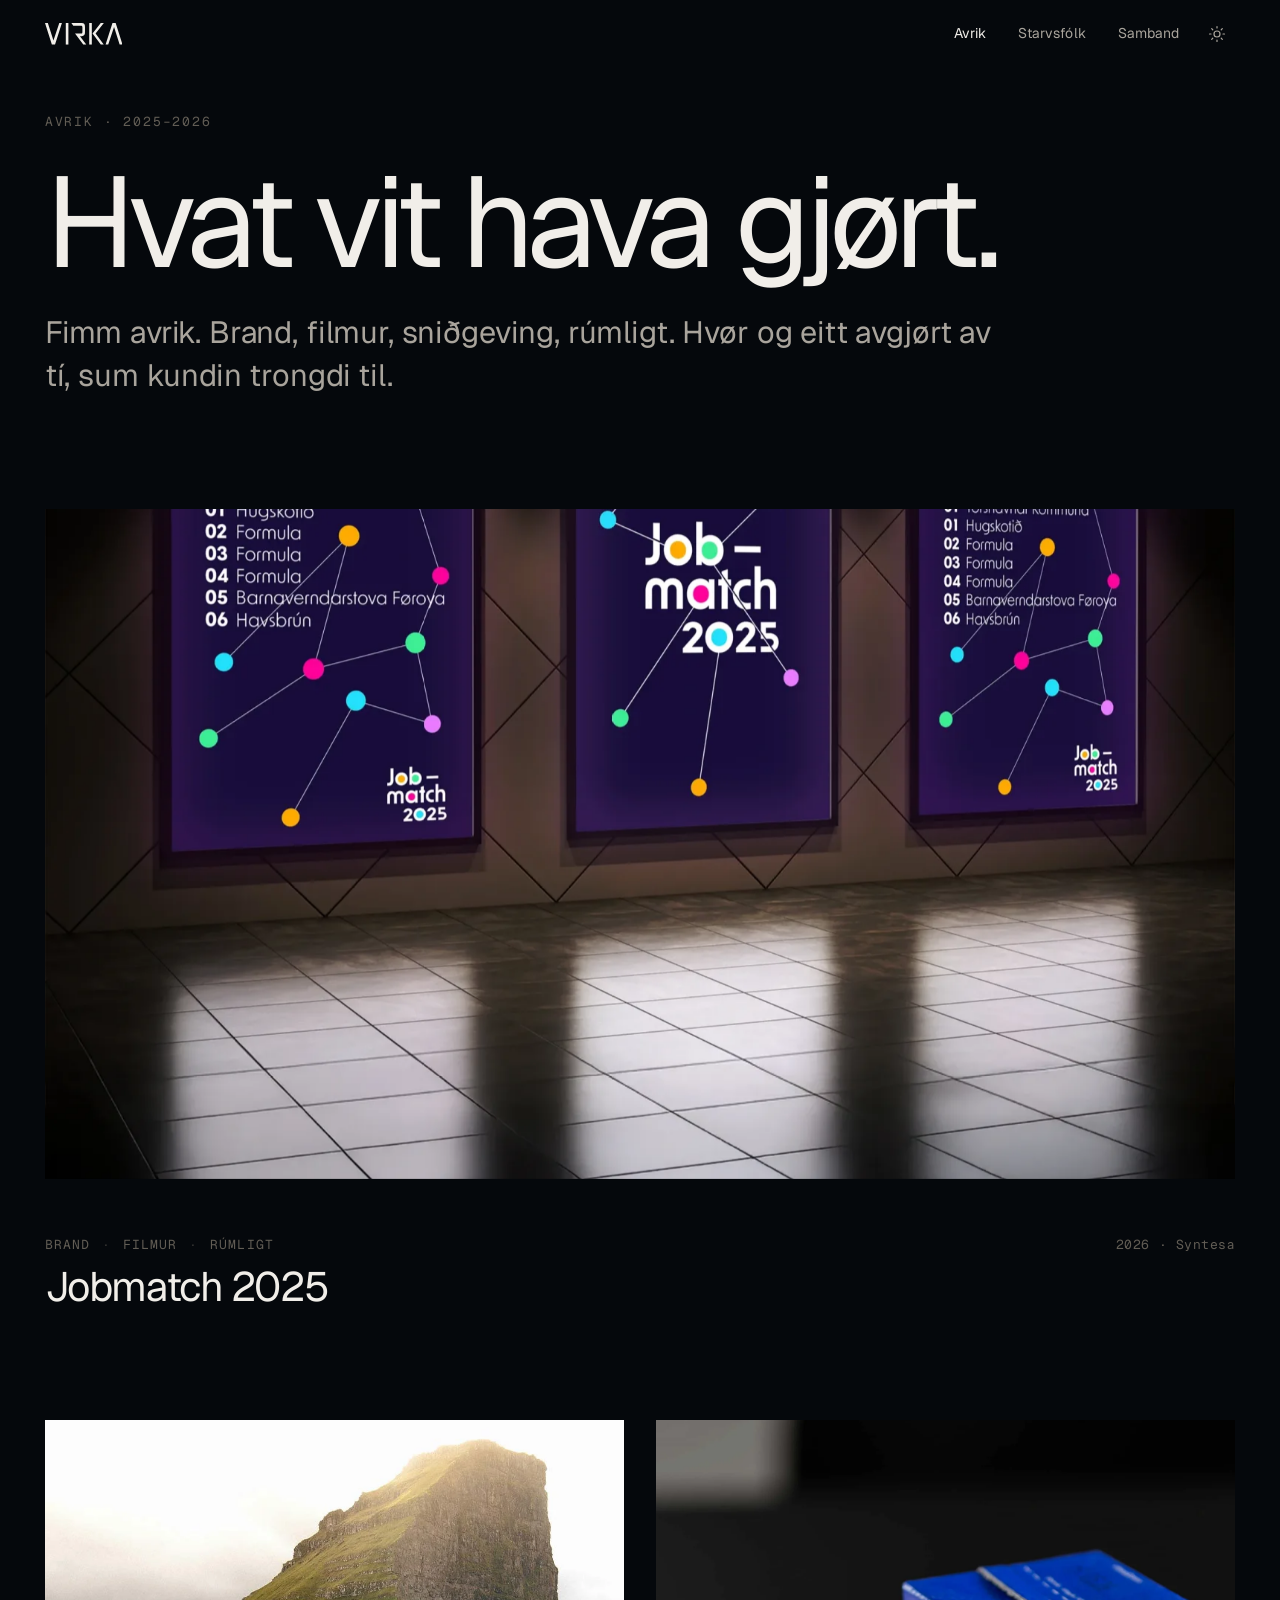
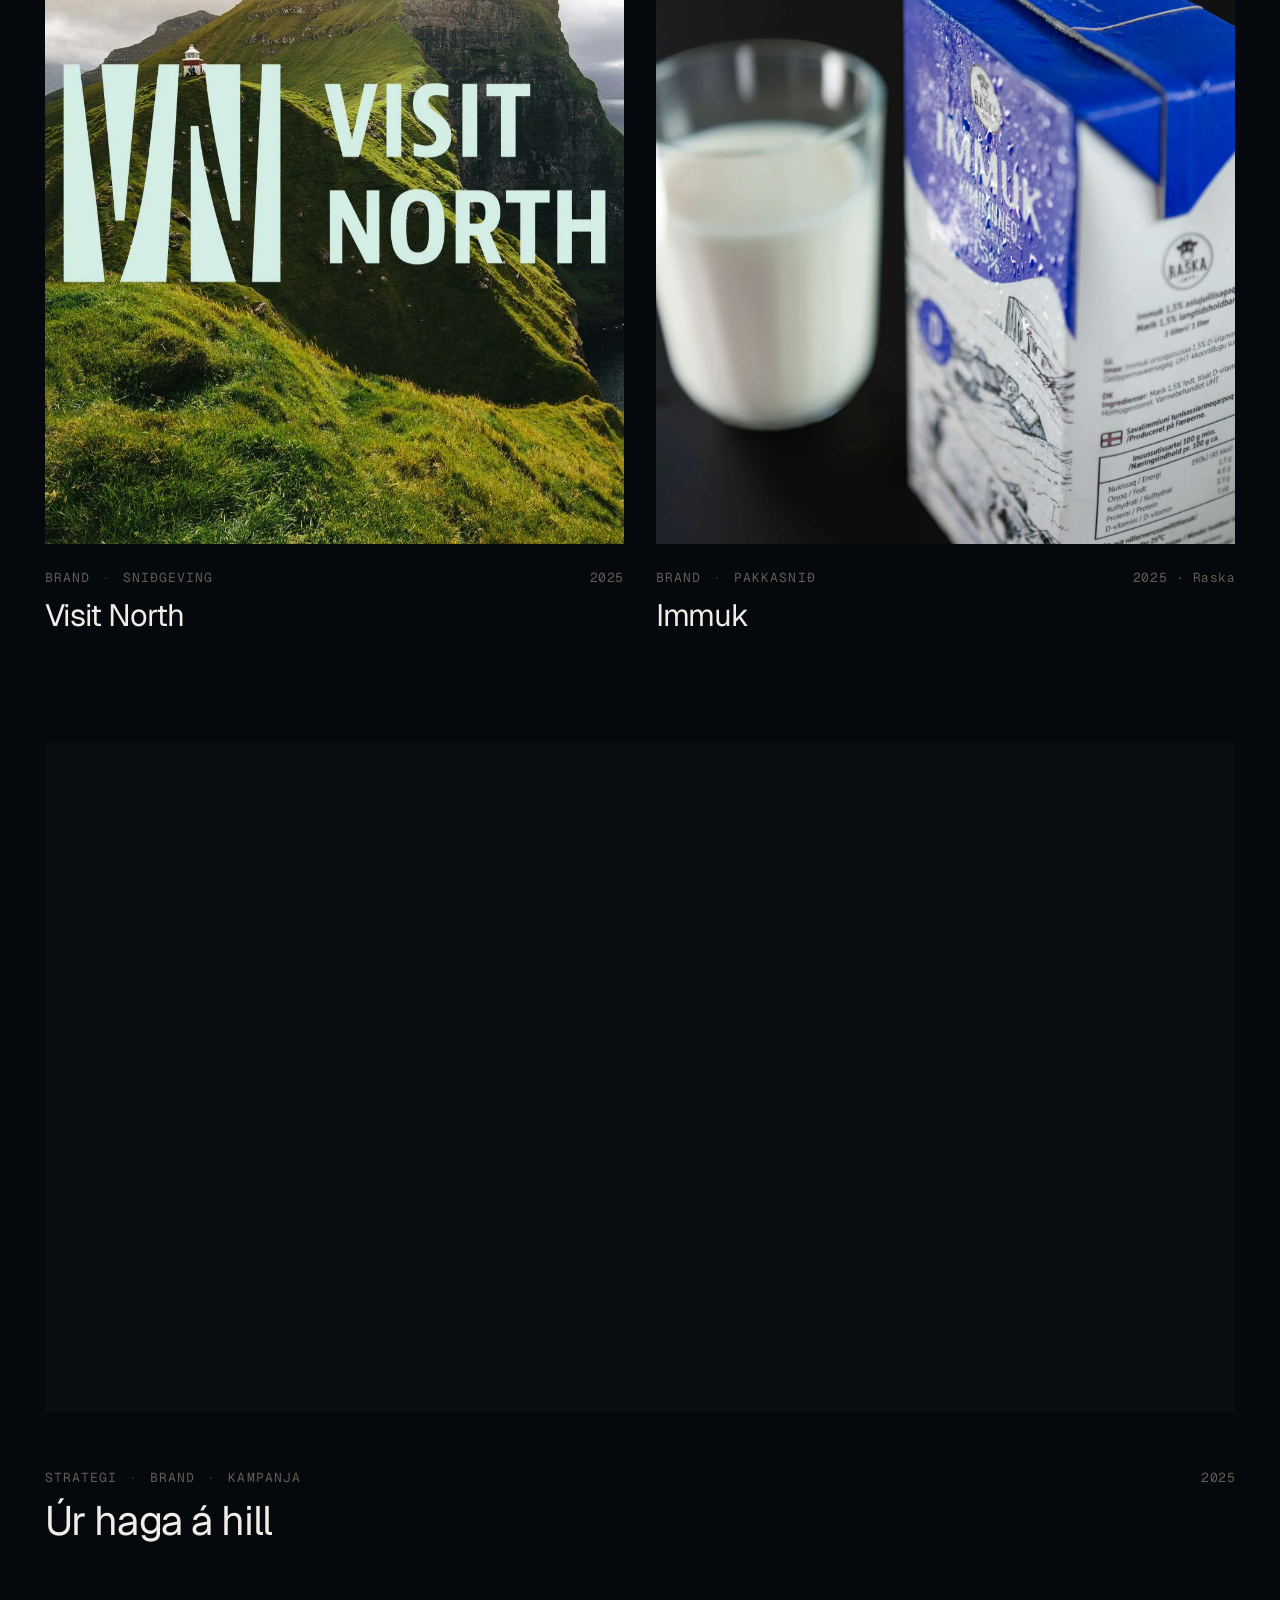
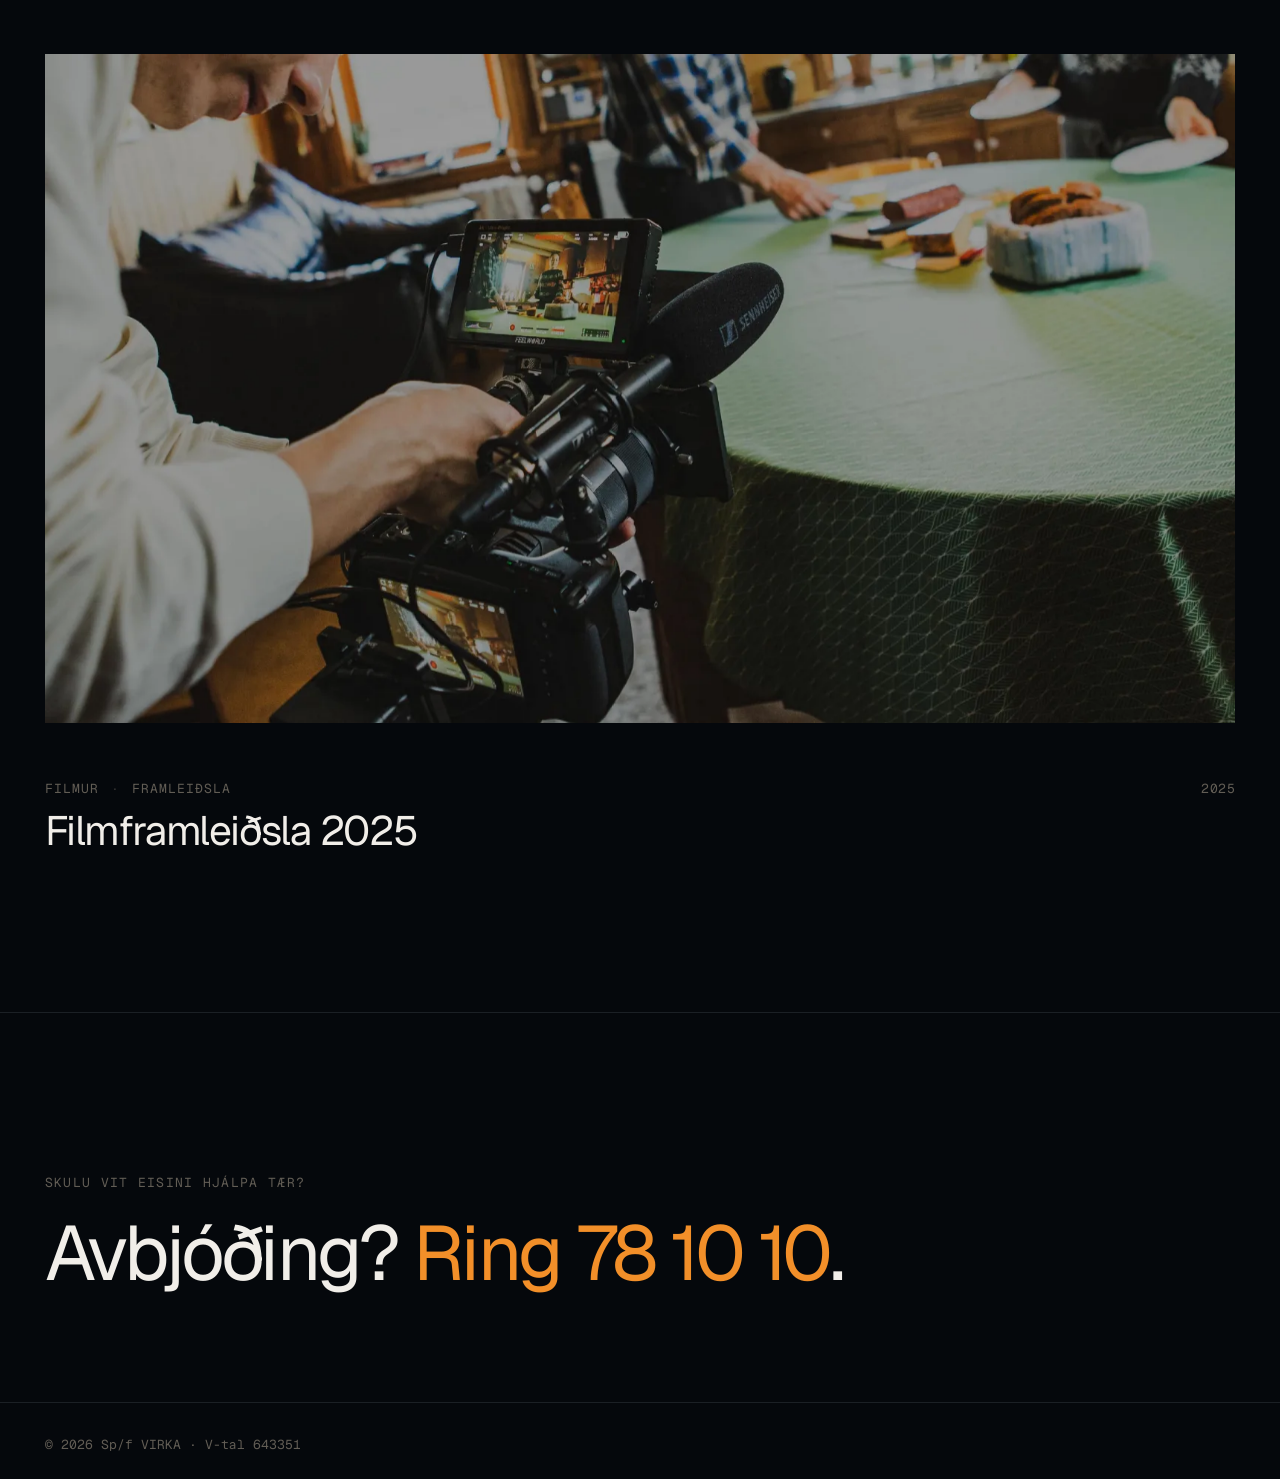
==== commit 4c706d18: "Add files via upload" ====
--- a/avrik.html
+++ b/avrik.html
@@ -3,6 +3,16 @@
 <head>
 <meta charset="UTF-8">
 <meta name="viewport" content="width=device-width, initial-scale=1.0">
+<script>
+(function(){
+  try {
+    var m = document.cookie.match(/(?:^|;\s*)virka-theme=(dark|light)/);
+    if (m && m[1] === 'light') {
+      document.documentElement.setAttribute('data-theme', 'light');
+    }
+  } catch(e) {}
+})();
+</script>
 
 <title>Avrik — VIRKA</title>
 <meta name="description" content="Eitt yvirlit yvir avrik hjá VIRKA — frá Jobmatch til Visit North, frá Immuk til Úr haga á hill.">
@@ -37,12 +47,23 @@
       <polygon points="733.13 .08 700.08 .08 628.72 223.67 655.95 223.67 716.45 41.02 774.38 222.32 774.8 223.67 804.24 223.67 733.13 .08"/>
     </svg>
   </a>
-  <nav class="nav" aria-label="Høvuðsleiðing">
+  <div class="header-right">
+    <nav class="nav" aria-label="Høvuðsleiðing">
     <a href="avrik.html" aria-current="page">Avrik</a>
     <a href="index.html#starvsfolk">Starvsfólk</a>
     <a href="index.html#samband">Samband</a>
   </nav>
-  <button class="menu-toggle" aria-label="Lat upp menu">Menu</button>
+    <button class="theme-toggle" type="button" aria-label="Skift tema">
+      <svg class="icon-sun" viewBox="0 0 24 24" fill="none" stroke="currentColor" stroke-width="1.6" stroke-linecap="round" stroke-linejoin="round" aria-hidden="true">
+        <circle cx="12" cy="12" r="4"/>
+        <path d="M12 2v2M12 20v2M4.93 4.93l1.41 1.41M17.66 17.66l1.41 1.41M2 12h2M20 12h2M4.93 19.07l1.41-1.41M17.66 6.34l1.41-1.41"/>
+      </svg>
+      <svg class="icon-moon" viewBox="0 0 24 24" fill="none" stroke="currentColor" stroke-width="1.6" stroke-linecap="round" stroke-linejoin="round" aria-hidden="true">
+        <path d="M21 12.79A9 9 0 1 1 11.21 3 7 7 0 0 0 21 12.79z"/>
+      </svg>
+    </button>
+    <button class="menu-toggle" aria-label="Lat upp menu">Menu</button>
+  </div>
 </header>
 
 <div class="mobile-nav" role="dialog" aria-modal="true" aria-label="Menu">
--- a/styles.css
+++ b/styles.css
@@ -1,8 +1,10 @@
 /* =========================================================
-   VIRKA — minimalist dark, spotlight hero, case-led
+   VIRKA — minimalist, spotlight hero, case-led
    ========================================================= */
 
 :root {
+  /* Dark is default. Define dark tokens at :root so they apply
+     immediately even before JS runs. Light overrides via [data-theme=light]. */
   --bg:           oklch(13% 0.012 250);
   --bg-2:         oklch(16% 0.014 250);
   --ink:          oklch(95% 0.008 80);
@@ -35,6 +37,57 @@
   --mx: 50%;
   --my: 50%;
   --spot-r: 340px;
+
+  /* Theme-swap timing. 300ms as requested. */
+  --theme-swap: 300ms;
+}
+
+/* =========================================================
+   LIGHT theme — applied via <html data-theme="light">
+   Same accent. Same structure. Warm off-white surface.
+   ========================================================= */
+:root[data-theme="light"] {
+  --bg:           oklch(97% 0.008 90);    /* warm off-white paper */
+  --bg-2:         oklch(93% 0.010 90);    /* slightly deeper for case tiles */
+  --ink:          oklch(18% 0.014 250);   /* warm-ink near-black */
+  --ink-2:        oklch(40% 0.014 250);
+  --ink-3:        oklch(60% 0.012 90);
+  --rule:         oklch(86% 0.010 90);    /* hairline rules */
+  --accent:       oklch(58% 0.16 50);     /* same hue, lowered L for AA on light */
+}
+
+/* Surfaces transition between themes. Targeting only background-color and
+   color (and border-color for the rule lines) keeps the swap fast and
+   doesn't fight any other transitions already running on hover etc. */
+:root,
+body,
+.site-header,
+.hero,
+.hero-reveal,
+.hero-mask,
+.tile,
+.tile-media,
+.case-cta,
+.next-case,
+.next-case-intro,
+.staff-overlay-sheet,
+.staff-overlay-head,
+.staff-photo,
+.site-footer,
+.contact,
+.cases-index-head,
+.detail-hero,
+.detail-section,
+.pull,
+.mobile-nav {
+  transition:
+    background-color var(--theme-swap) var(--ease-out-quart),
+    color            var(--theme-swap) var(--ease-out-quart),
+    border-color     var(--theme-swap) var(--ease-out-quart);
+}
+
+@media (prefers-reduced-motion: reduce) {
+  :root { --theme-swap: 0ms; }
 }
 
 *, *::before, *::after { box-sizing: border-box; }
@@ -57,7 +110,7 @@
 a { color: inherit; text-decoration: none; }
 button { font: inherit; cursor: pointer; background: none; border: none; color: inherit; padding: 0; }
 
-::selection { background: var(--accent); color: var(--bg); }
+::selection { background: var(--accent); color: oklch(15% 0.012 250); }
 :focus { outline: none; }
 :focus-visible { outline: 1.5px solid var(--accent); outline-offset: 4px; border-radius: 2px; }
 
@@ -97,6 +150,13 @@
   border-bottom: 1px solid transparent;
 }
 
+/* Right-hand cluster: nav + theme toggle + menu (mobile). One flex group. */
+.header-right {
+  display: flex;
+  align-items: center;
+  gap: var(--s-3);
+}
+
 .site-header.bg {
   background: color-mix(in oklch, var(--bg) 78%, transparent);
   backdrop-filter: blur(20px) saturate(1.4);
@@ -145,6 +205,43 @@
 .nav-cta { display: none; }
 
 .menu-toggle { display: none; }
+
+/* =========================================================
+   Theme toggle — sun/moon icon, swaps with data-theme.
+   Sits in the header, just before the Menu button.
+   ========================================================= */
+
+.theme-toggle {
+  display: inline-flex;
+  align-items: center;
+  justify-content: center;
+  width: 36px;
+  height: 36px;
+  margin-left: var(--s-2);
+  border-radius: 50%;
+  color: var(--ink-2);
+  transition: color 0.2s var(--ease-out-quart),
+              background-color 0.2s var(--ease-out-quart);
+}
+
+.theme-toggle:hover {
+  color: var(--ink);
+  background: color-mix(in oklch, var(--ink) 8%, transparent);
+}
+
+.theme-toggle svg {
+  display: block;
+  width: 18px;
+  height: 18px;
+}
+
+/* Show one icon at a time. Default theme (dark) → show sun (offer to go light).
+   Light theme → show moon (offer to go dark). */
+.theme-toggle .icon-sun  { display: block; }
+.theme-toggle .icon-moon { display: none; }
+
+:root[data-theme="light"] .theme-toggle .icon-sun  { display: none; }
+:root[data-theme="light"] .theme-toggle .icon-moon { display: block; }
 
 @media (max-width: 720px) {
   .nav { display: none; }
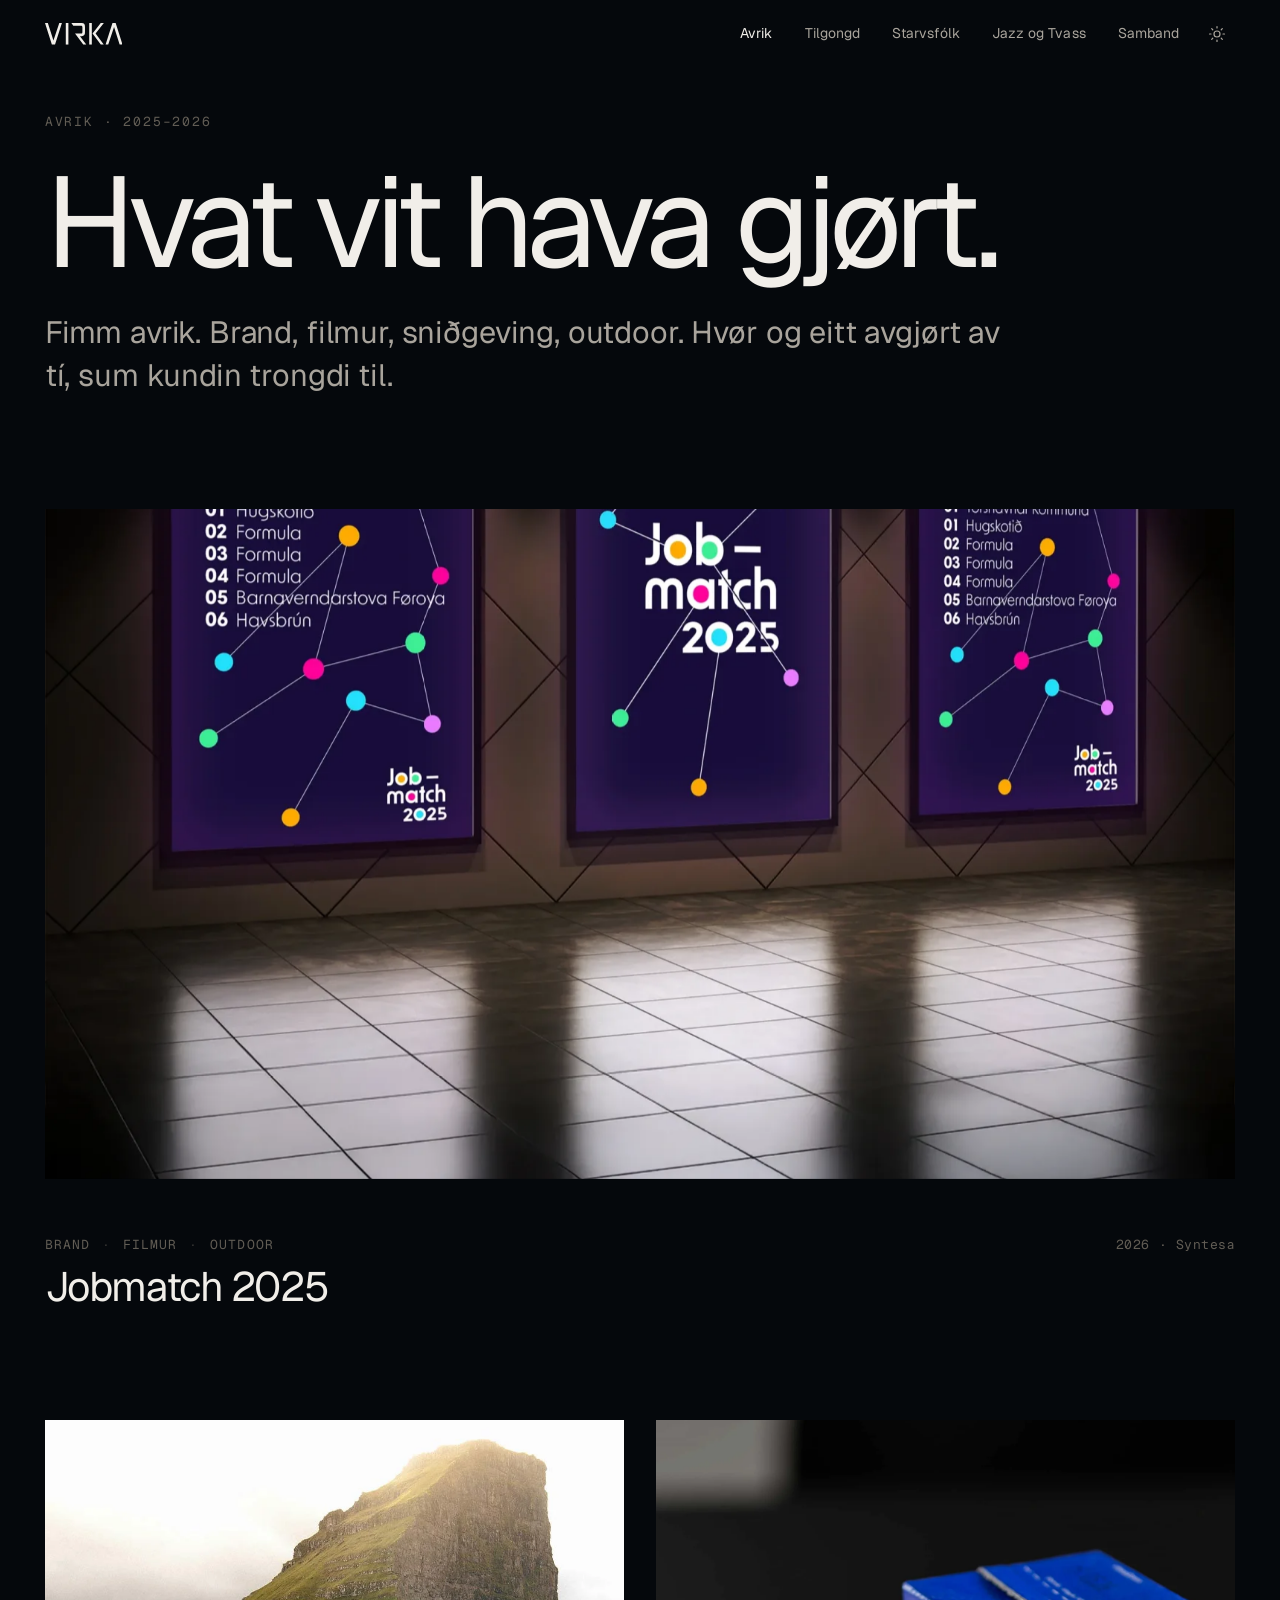
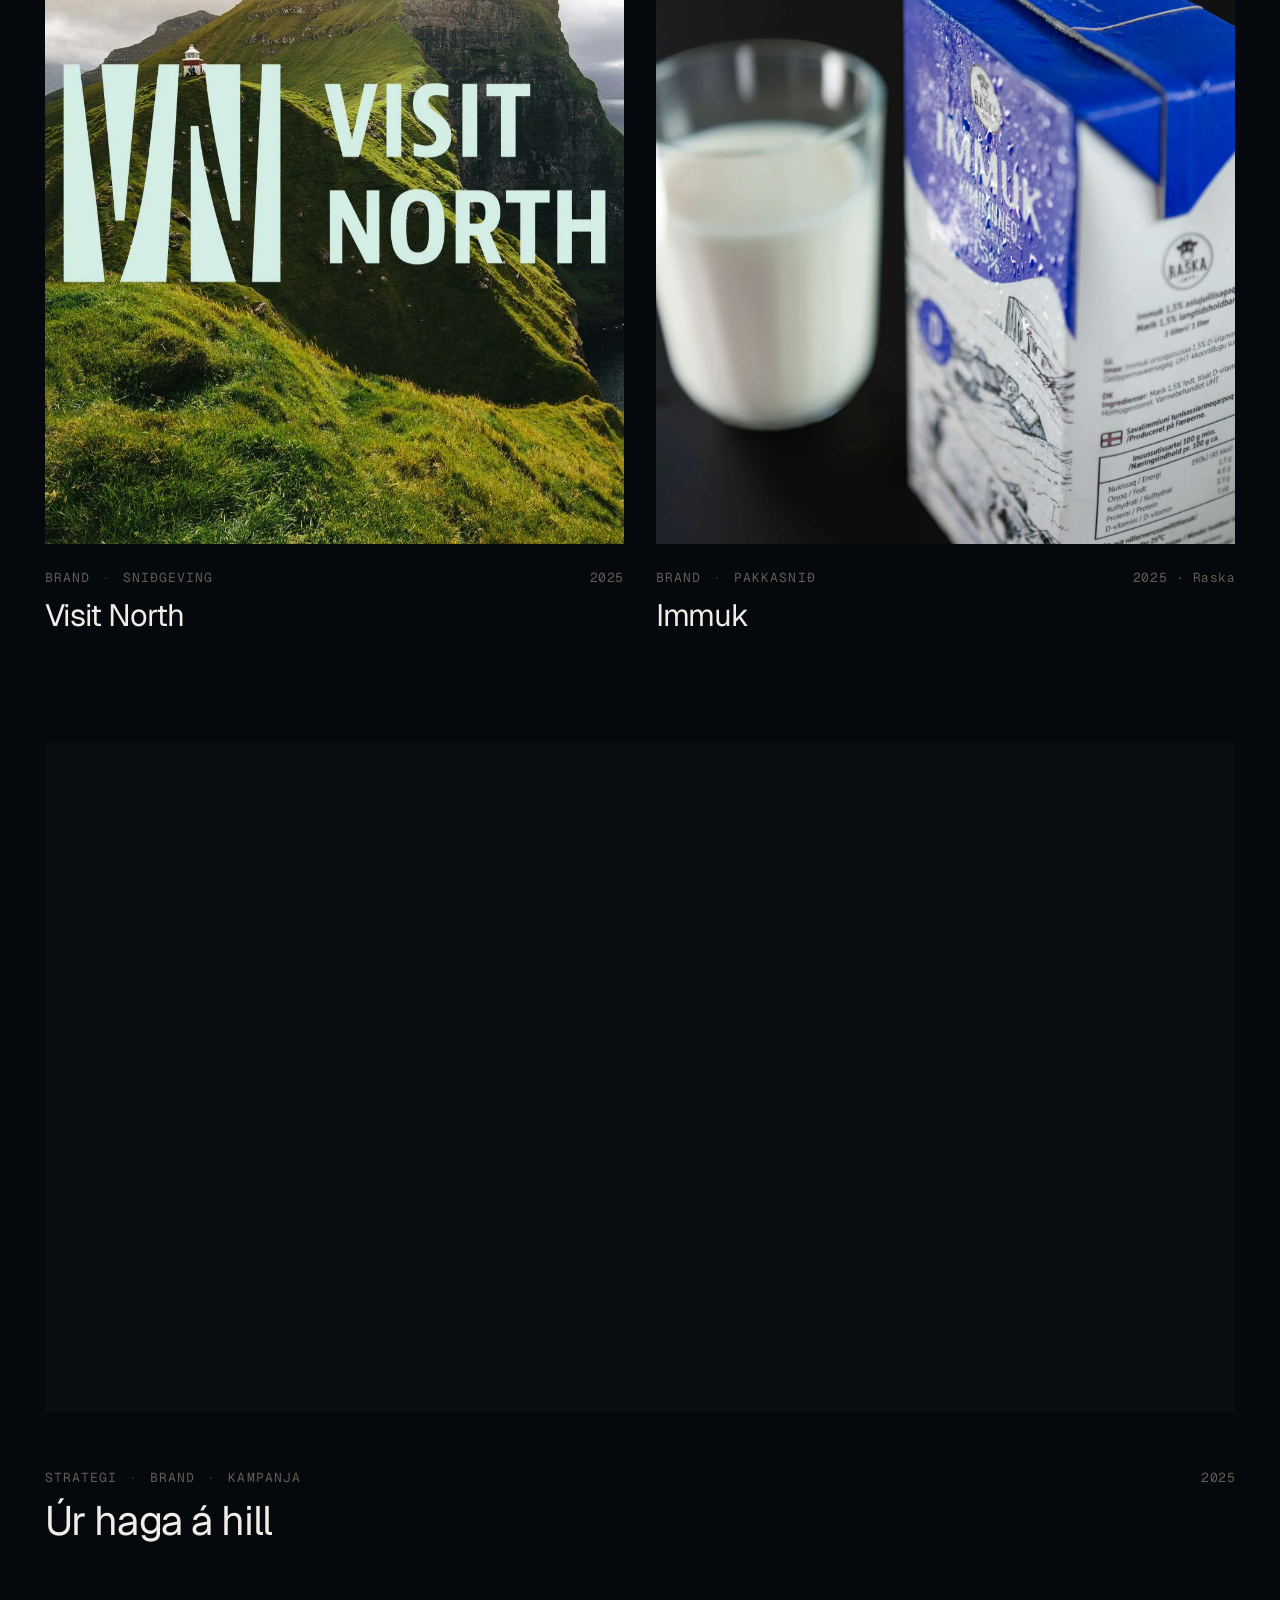
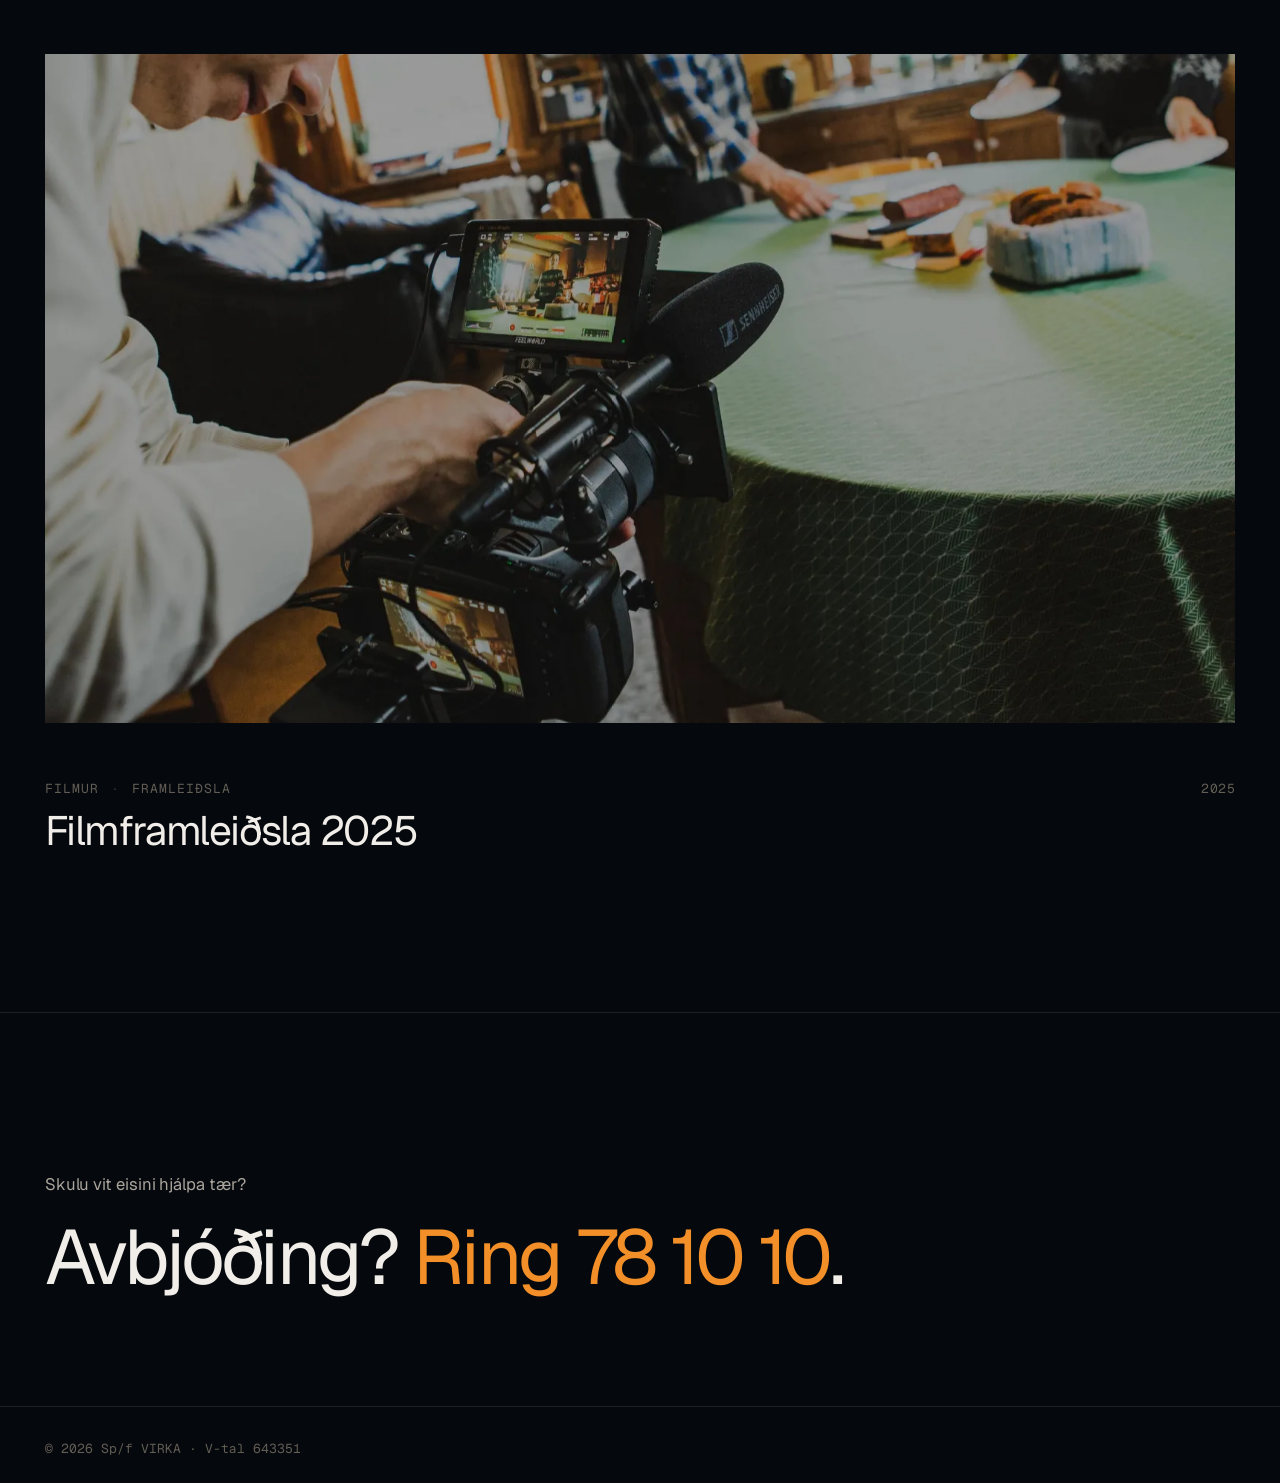
==== commit 35010bf1: "Add files via upload" ====
--- a/avrik.html
+++ b/avrik.html
@@ -14,12 +14,12 @@
 })();
 </script>
 
-<title>Avrik — VIRKA</title>
-<meta name="description" content="Eitt yvirlit yvir avrik hjá VIRKA — frá Jobmatch til Visit North, frá Immuk til Úr haga á hill.">
+<title>Avrik / VIRKA</title>
+<meta name="description" content="Eitt yvirlit yvir avrik hjá VIRKA, frá Jobmatch til Visit North, frá Immuk til Úr haga á hill.">
 <link rel="canonical" href="https://virka.fo/avrik">
 
 <meta property="og:type" content="website">
-<meta property="og:title" content="Avrik — VIRKA">
+<meta property="og:title" content="Avrik, VIRKA">
 <meta property="og:description" content="Eitt yvirlit yvir okkara avrik.">
 <meta property="og:url" content="https://virka.fo/avrik">
 <meta property="og:site_name" content="VIRKA">
@@ -50,7 +50,9 @@
   <div class="header-right">
     <nav class="nav" aria-label="Høvuðsleiðing">
     <a href="avrik.html" aria-current="page">Avrik</a>
+    <a href="tilgongd.html">Tilgongd</a>
     <a href="index.html#starvsfolk">Starvsfólk</a>
+    <a href="jazz-og-tvass.html">Jazz og Tvass</a>
     <a href="index.html#samband">Samband</a>
   </nav>
     <button class="theme-toggle" type="button" aria-label="Skift tema">
@@ -71,7 +73,9 @@
   <ul class="mobile-nav-list">
     <li><a href="index.html">Heim</a></li>
     <li><a href="avrik.html">Avrik</a></li>
+    <li><a href="tilgongd.html">Tilgongd</a></li>
     <li><a href="index.html#starvsfolk">Starvsfólk</a></li>
+    <li><a href="jazz-og-tvass.html">Jazz og Tvass</a></li>
     <li><a href="index.html#samband">Samband</a></li>
   </ul>
 </div>
@@ -83,7 +87,7 @@
     <p class="cases-index-eyebrow">Avrik · 2025–2026</p>
     <h1 class="cases-index-title">Hvat vit hava gjørt.</h1>
     <p class="cases-index-lead">
-      Fimm avrik. Brand, filmur, sniðgeving, rúmligt. Hvør og eitt avgjørt
+      Fimm avrik. Brand, filmur, sniðgeving, outdoor. Hvør og eitt avgjørt
       av tí, sum kundin trongdi til.
     </p>
   </section>
@@ -99,7 +103,7 @@
       </a>
       <div class="tile-caption">
         <div class="left">
-          <p class="tile-tag"><span>Brand</span><span>Filmur</span><span>Rúmligt</span></p>
+          <p class="tile-tag"><span>Brand</span><span>Filmur</span><span>Outdoor</span></p>
           <h2 class="tile-title transition-title-jobmatch">Jobmatch 2025</h2>
         </div>
         <span class="tile-year">2026 · Syntesa</span>
@@ -123,7 +127,7 @@
       </article>
 
       <article>
-        <a href="#" class="tile portrait" aria-label="Immuk">
+        <a href="immuk.html" class="tile portrait" aria-label="Immuk">
           <div class="tile-media transition-media-immuk">
             <video autoplay muted loop playsinline preload="metadata" poster="assets/cases/immuk-1.webp">
               <source src="assets/cases/immuk-video.mp4" type="video/mp4">
@@ -141,7 +145,7 @@
     </div>
 
     <article class="case-row">
-      <a href="#" class="tile full" aria-label="Úr haga á hill">
+      <a href="ur-haga-a-hill.html" class="tile full" aria-label="Úr haga á hill">
         <div class="tile-media">
           <video autoplay muted loop playsinline preload="metadata">
             <source src="assets/cases/haga-video.mp4" type="video/mp4">
@@ -158,7 +162,7 @@
     </article>
 
     <article class="case-row">
-      <a href="#" class="tile full" aria-label="Filmframleiðsla">
+      <a href="filmframleidsla.html" class="tile full" aria-label="Filmframleiðsla">
         <div class="tile-media">
           <img src="assets/cases/production.webp" alt="Filmframleiðsla hjá VIRKA" loading="lazy">
         </div>
--- a/styles.css
+++ b/styles.css
@@ -660,12 +660,11 @@
 }
 
 .contact-eyebrow {
-  font-family: var(--font-mono);
-  font-size: var(--t-small);
-  letter-spacing: 0.1em;
-  text-transform: uppercase;
-  color: var(--ink-3);
-  margin-bottom: var(--s-8);
+  font-size: clamp(1.0625rem, 1.4vw, 1.25rem);
+  letter-spacing: -0.005em;
+  color: var(--ink-2);
+  margin-bottom: var(--s-6);
+  line-height: 1.4;
 }
 
 .contact-title {
@@ -698,8 +697,8 @@
 
 .contact-meta {
   display: grid;
-  grid-template-columns: repeat(3, 1fr);
-  gap: var(--s-6);
+  grid-template-columns: 1.5fr 1fr;
+  gap: var(--s-8);
   padding-top: var(--s-6);
   border-top: 1px solid var(--rule);
 }
@@ -710,10 +709,11 @@
   text-transform: uppercase;
   letter-spacing: 0.1em;
   color: var(--ink-3);
-  margin-bottom: var(--s-2);
-}
-
-.contact-meta dd { font-size: var(--t-body); margin: 0; color: var(--ink); }
+  margin-bottom: var(--s-3);
+}
+
+.contact-meta dd { font-size: var(--t-body); margin: 0; color: var(--ink); line-height: 1.7; }
+.contact-meta dd a { color: var(--ink-2); transition: color 0.2s var(--ease-out-quart); }
 .contact-meta dd a:hover { color: var(--accent); }
 
 @media (max-width: 760px) {
@@ -877,14 +877,18 @@
 
 .staff-card { position: relative; }
 
-/* The hover crossfade — pure CSS, no WebGL, no fragility.
-   Base image always rendered. Hover image fades in on top.
-   A subtle scale on both gives the move some tactility. */
+/* Staff photo: base image always rendered. Hover image sits on top inside
+   .photo-hover-wrap which has a clip-path animated by GSAP on hover.
+
+   Fallback (no JS, reduced-motion): pure CSS opacity crossfade.
+   Enhanced (with GSAP): diagonal clip-path reveal that wipes from the
+   cursor entry corner across the portrait. */
 .staff-photo {
   position: relative;
   aspect-ratio: 3 / 4;
   overflow: hidden;
   background: oklch(96% 0.005 80);
+  isolation: isolate;
 }
 
 .staff-photo img {
@@ -894,50 +898,103 @@
   height: 100%;
   object-fit: cover;
   object-position: center top;
-  transition: opacity 0.7s var(--ease-out-quart), transform 1.4s var(--ease-out-quart);
-  will-change: opacity, transform;
-}
-
-.staff-photo .photo-hover { opacity: 0; }
-
+}
+
+.staff-photo .photo-base {
+  z-index: 1;
+  transform-origin: center;
+}
+
+/* The hover image lives inside a wrapper so we can clip-path the wrapper
+   without affecting the image inside (which keeps its own scale/transform). */
+.staff-photo .photo-hover-wrap {
+  position: absolute;
+  inset: 0;
+  z-index: 2;
+  pointer-events: none;
+  /* When GSAP isn't running, default to hidden via clip-path so CSS hover
+     can override; ensures no flash of double-image on slow connections. */
+  clip-path: polygon(100% 0, 100% 0, 100% 0, 100% 0);
+  will-change: clip-path;
+}
+
+.staff-photo .photo-hover-wrap img {
+  width: 100%;
+  height: 100%;
+  object-fit: cover;
+  object-position: center top;
+  transform-origin: center;
+  will-change: transform;
+}
+
+/* CSS fallback for no-JS, no-GSAP, or reduced motion.
+   When the body has the .js-gsap-ready class, this fallback steps aside
+   and GSAP takes over entirely. */
 @media (hover: hover) {
-  .staff-card:hover .staff-photo .photo-base  { opacity: 0; transform: scale(1.02); }
-  .staff-card:hover .staff-photo .photo-hover { opacity: 1; transform: scale(1.02); }
-}
-
-.staff-caption { margin-top: var(--s-3); }
+  body:not(.js-gsap-ready) .staff-card:hover .photo-hover-wrap {
+    clip-path: polygon(0 0, 100% 0, 100% 100%, 0 100%);
+    transition: clip-path 0.6s var(--ease-out-quart);
+  }
+  body:not(.js-gsap-ready) .staff-photo .photo-hover-wrap {
+    transition: clip-path 0.6s var(--ease-out-quart);
+  }
+  body:not(.js-gsap-ready) .staff-card:hover .photo-base {
+    transform: scale(1.03);
+    transition: transform 1.2s var(--ease-out-quart);
+  }
+}
+
+@media (prefers-reduced-motion: reduce) {
+  /* When reduced motion is requested, GSAP is bypassed and we use a
+     simple opacity crossfade. */
+  .staff-photo .photo-hover-wrap {
+    clip-path: none !important;
+    opacity: 0;
+    transition: opacity 0.3s var(--ease-out-quart);
+  }
+  .staff-card:hover .photo-hover-wrap { opacity: 1; }
+}
+
+.staff-caption { margin-top: var(--s-4); }
 
 .staff-name {
-  font-size: 1.0625rem;
+  font-size: 1.375rem;
   font-weight: 500;
-  letter-spacing: -0.015em;
+  letter-spacing: -0.02em;
+  line-height: 1.1;
   margin: 0;
 }
 
 .staff-role {
   font-family: var(--font-mono);
-  font-size: var(--t-small);
+  font-size: 0.875rem;
   color: var(--ink-2);
   letter-spacing: 0.02em;
-  margin: 2px 0 0;
+  margin: 4px 0 0;
 }
 
 .staff-contact {
   font-family: var(--font-mono);
-  font-size: 0.75rem;
-  color: var(--ink-3);
-  letter-spacing: 0.02em;
-  line-height: 1.5;
-  margin: var(--s-2) 0 0;
+  font-size: 0.9375rem;
+  color: var(--ink-2);
+  letter-spacing: 0.01em;
+  line-height: 1.7;
+  margin: var(--s-4) 0 var(--s-5);
   font-variant-numeric: tabular-nums;
 }
 
 .staff-contact a {
   color: var(--ink-2);
   transition: color 0.3s var(--ease-out-quart);
+  display: inline-block;
 }
 
 .staff-contact a:hover { color: var(--accent); }
+
+/* Extra breathing room between the phone and email lines */
+.staff-contact a + br + a {
+  margin-top: 2px;
+}
 
 .staff-overlay-foot {
   margin-top: var(--s-12);
@@ -1200,16 +1257,26 @@
 .detail-section:first-of-type { border-top: 0; }
 
 .detail-section h2 {
-  font-family: var(--font-mono);
-  font-size: var(--t-eyebrow);
-  text-transform: uppercase;
-  letter-spacing: 0.12em;
-  color: var(--ink-3);
+  font-size: clamp(0.875rem, 1.1vw, 1rem);
+  letter-spacing: 0.02em;
+  color: var(--ink-2);
   font-weight: 500;
   margin: 0;
   position: sticky;
   top: 6rem;
   align-self: start;
+  text-transform: none;
+}
+
+.detail-section h2::before {
+  content: "";
+  display: inline-block;
+  width: 24px;
+  height: 1px;
+  background: currentColor;
+  margin-right: var(--s-3);
+  margin-bottom: 0.32em;
+  vertical-align: middle;
 }
 
 .detail-section .body-text {
@@ -1250,11 +1317,10 @@
 .pull cite {
   display: block;
   font-style: normal;
-  font-family: var(--font-mono);
-  font-size: var(--t-small);
-  letter-spacing: 0.06em;
-  color: var(--ink-3);
-  margin-top: var(--s-8);
+  font-size: 1rem;
+  letter-spacing: -0.005em;
+  color: var(--ink-2);
+  margin-top: var(--s-6);
 }
 
 .detail-media {
@@ -1324,12 +1390,11 @@
 }
 
 .case-cta .case-cta-eyebrow {
-  font-family: var(--font-mono);
-  font-size: var(--t-small);
-  letter-spacing: 0.1em;
-  text-transform: uppercase;
-  color: var(--ink-3);
+  font-size: clamp(1rem, 1.3vw, 1.1875rem);
+  letter-spacing: -0.005em;
+  color: var(--ink-2);
   margin: 0 0 var(--s-5);
+  line-height: 1.4;
 }
 
 .case-cta .case-cta-title {
@@ -1370,55 +1435,54 @@
    ========================================================= */
 
 /* The intro sits ABOVE .next-case as a clear handoff:
-   "you're done with that case — here's the next one." */
+   "you're done with that case, here's the next one." */
 .next-case-intro {
   position: relative;
   z-index: 2;
-  padding: var(--s-8) var(--gutter) var(--s-6);
+  padding: var(--s-10) var(--gutter) var(--s-6);
   max-width: var(--max);
   margin: 0 auto;
-  display: grid;
-  grid-template-columns: auto 1fr;
-  gap: var(--s-6);
-  align-items: baseline;
+  display: flex;
+  flex-direction: column;
+  gap: var(--s-4);
   border-top: 1px solid var(--rule);
 }
 
 .next-case-intro .label {
   font-family: var(--font-mono);
-  font-size: var(--t-small);
-  letter-spacing: 0.14em;
+  font-size: 0.8125rem;
+  letter-spacing: 0.16em;
   text-transform: uppercase;
   color: var(--accent);
   display: inline-flex;
   align-items: center;
   gap: var(--s-3);
-  white-space: nowrap;
   margin: 0;
+  font-weight: 500;
 }
 
 .next-case-intro .label::before {
   content: "";
   display: inline-block;
-  width: 28px;
+  width: 36px;
   height: 1px;
   background: var(--accent);
 }
 
 .next-case-intro .lead-in {
-  font-size: var(--t-body);
-  color: var(--ink-2);
+  font-size: clamp(1.5rem, 2.6vw, 2.25rem);
+  color: var(--ink);
   margin: 0;
-  letter-spacing: -0.005em;
-  line-height: 1.5;
-  max-width: 56ch;
+  letter-spacing: -0.015em;
+  line-height: 1.2;
+  max-width: 28ch;
+  font-weight: 400;
 }
 
 @media (max-width: 760px) {
   .next-case-intro {
-    grid-template-columns: 1fr;
+    padding: var(--s-8) var(--gutter) var(--s-4);
     gap: var(--s-3);
-    padding: var(--s-6) var(--gutter) var(--s-4);
   }
 }
 
@@ -1609,3 +1673,671 @@
     animation-duration: 0.001ms !important;
   }
 }
+
+/* =========================================================
+   FRAMFERÐ — process page scrollytelling
+   ========================================================= */
+
+/* Lock body height while page is active so scroll feels deliberate.
+   Don't override anything global; only when .page-framferd is on body. */
+body.page-framferd {
+  /* The bg layer uses --bg-stage which we animate via GSAP.
+     Default starting tint matches the rest of the dark site. */
+  --bg-stage: oklch(13% 0.012 250);
+  background: var(--bg-stage);
+}
+
+/* The fixed colour layer behind everything. */
+.framferd-bg {
+  position: fixed;
+  inset: 0;
+  z-index: 0;
+  background: var(--bg-stage);
+  transition: background 0.6s var(--ease-out-quart);
+  pointer-events: none;
+}
+
+main.framferd {
+  position: relative;
+  z-index: 1;
+}
+
+/* Each stage is one viewport tall. GSAP will pin sections that need
+   pinning; the structural height is set by min-height. */
+.framferd-stage {
+  position: relative;
+  min-height: 100svh;
+  display: flex;
+  align-items: center;
+  justify-content: center;
+  padding: var(--s-12) var(--gutter);
+  isolation: isolate;
+}
+
+.stage-inner {
+  position: relative;
+  width: 100%;
+  max-width: var(--max);
+  margin: 0 auto;
+  text-align: center;
+}
+
+/* Stage number — tiny mono in corner-ish position */
+.stage-number {
+  font-family: var(--font-mono);
+  font-size: 0.8125rem;
+  letter-spacing: 0.18em;
+  text-transform: uppercase;
+  color: var(--ink-3);
+  margin: 0 0 var(--s-8);
+}
+
+.stage-eyebrow {
+  font-family: var(--font-mono);
+  font-size: 0.875rem;
+  letter-spacing: 0.16em;
+  text-transform: uppercase;
+  color: var(--accent);
+  margin: 0 0 var(--s-6);
+  font-weight: 500;
+}
+
+/* Stage 0: opening statement */
+.stage-intro .stage-lede {
+  font-size: clamp(2rem, 5vw, 4.5rem);
+  font-weight: 400;
+  letter-spacing: -0.035em;
+  line-height: 1.1;
+  margin: 0 auto;
+  max-width: 22ch;
+  color: var(--ink);
+}
+
+.stage-intro .stage-cue {
+  font-family: var(--font-mono);
+  font-size: 0.8125rem;
+  letter-spacing: 0.16em;
+  text-transform: uppercase;
+  color: var(--ink-3);
+  margin: var(--s-12) 0 0;
+  position: relative;
+  display: inline-block;
+}
+
+.stage-intro .stage-cue::after {
+  content: "";
+  display: block;
+  width: 1px;
+  height: 40px;
+  background: var(--ink-3);
+  margin: var(--s-3) auto 0;
+  transform-origin: top;
+  animation: scroll-cue 2.4s var(--ease-out-quart) infinite;
+}
+
+@keyframes scroll-cue {
+  0%   { transform: scaleY(0); opacity: 0; }
+  40%  { transform: scaleY(1); opacity: 1; }
+  100% { transform: scaleY(1) translateY(40px); opacity: 0; }
+}
+
+/* Stages 1–5: the giant verb pages */
+.stage-verb {
+  overflow: hidden;
+}
+
+.stage-verb .stage-word {
+  /* This is the centerpiece — huge type. */
+  font-size: clamp(4rem, 16vw, 18rem);
+  font-weight: 400;
+  letter-spacing: -0.055em;
+  line-height: 0.88;
+  margin: 0;
+  color: var(--ink);
+  text-align: center;
+  position: relative;
+  will-change: transform, opacity;
+}
+
+.stage-verb .stage-caption {
+  font-size: clamp(1.0625rem, 1.4vw, 1.375rem);
+  line-height: 1.45;
+  letter-spacing: -0.005em;
+  color: var(--ink-2);
+  margin: var(--s-8) auto 0;
+  max-width: 44ch;
+}
+
+/* Stage 6: the philosophy paragraph */
+.stage-prose .prose-block {
+  display: flex;
+  flex-direction: column;
+  align-items: center;
+  gap: var(--s-3);
+  margin: var(--s-8) auto 0;
+  max-width: 32ch;
+}
+
+.stage-prose .line {
+  font-size: clamp(1.625rem, 3.6vw, 3.25rem);
+  font-weight: 400;
+  letter-spacing: -0.025em;
+  line-height: 1.15;
+  margin: 0;
+  color: var(--ink-2);
+  opacity: 0;
+  transform: translateY(20px);
+  /* GSAP animates these in. CSS just sets the resting state. */
+}
+
+.stage-prose .line.line-final {
+  color: var(--ink);
+  margin-top: var(--s-4);
+  font-size: clamp(1.875rem, 4vw, 3.75rem);
+  letter-spacing: -0.03em;
+}
+
+/* Stage 7: CTA — amber payoff */
+.stage-cta {
+  /* The background variable goes to amber for this stage; the text
+     should sit on top regardless. */
+}
+
+.stage-cta .cta-eyebrow {
+  font-size: clamp(1.125rem, 1.4vw, 1.375rem);
+  letter-spacing: -0.005em;
+  color: var(--ink);
+  margin: 0 0 var(--s-6);
+  opacity: 0.85;
+}
+
+.stage-cta .cta-title {
+  font-size: clamp(2.5rem, 8.5vw, 8rem);
+  font-weight: 400;
+  letter-spacing: -0.05em;
+  line-height: 0.95;
+  margin: 0 auto var(--s-8);
+  max-width: 14ch;
+  color: var(--ink);
+}
+
+.stage-cta .cta-title a {
+  position: relative;
+  display: inline-block;
+  border-bottom: 3px solid currentColor;
+  transition: opacity 0.3s var(--ease-out-quart);
+}
+
+.stage-cta .cta-title a:hover { opacity: 0.75; }
+
+.stage-cta .cta-foot {
+  font-size: clamp(1.125rem, 1.8vw, 1.5rem);
+  letter-spacing: -0.005em;
+  color: var(--ink);
+  opacity: 0.75;
+  margin: 0;
+}
+
+/* Reveal helpers used by GSAP. */
+.framferd .reveal-line {
+  display: inline-block;
+  overflow: hidden;
+}
+
+/* Reduced motion: kill the dramatic scroll effects, show everything calmly. */
+@media (prefers-reduced-motion: reduce) {
+  .framferd-stage {
+    min-height: auto;
+    padding: var(--s-16) var(--gutter);
+  }
+  .stage-verb .stage-word {
+    font-size: clamp(3rem, 9vw, 7rem);
+  }
+  .stage-prose .line {
+    opacity: 1;
+    transform: none;
+  }
+  .framferd-bg { display: none; }
+  body.page-framferd { background: var(--bg); }
+}
+
+/* Mobile: drop the giant-word scale a bit so it doesn't break the layout */
+@media (max-width: 720px) {
+  .stage-verb .stage-word {
+    font-size: clamp(3.5rem, 22vw, 7rem);
+  }
+}
+
+/* Light theme adjustments. The amber CTA stage needs a different
+   tint when the user has flipped to light mode. */
+:root[data-theme="light"] body.page-framferd { --bg-stage: oklch(97% 0.008 90); }
+
+/* =========================================================
+   JAZZ OG TVASS — laid-back social showroom
+   Looser grid, varied card types, hand-feel rotation jitter
+   ========================================================= */
+
+body.page-tvass {
+  /* Slightly warmer base for the laid-back register */
+  background: var(--bg);
+}
+
+/* HERO */
+.tvass-hero {
+  padding: 9rem var(--gutter) var(--s-10);
+  max-width: 1100px;
+  margin: 0 auto;
+  text-align: left;
+}
+
+.tvass-stamp {
+  font-family: var(--font-mono);
+  font-size: 0.8125rem;
+  letter-spacing: 0.18em;
+  text-transform: uppercase;
+  color: var(--ink-3);
+  margin: 0 0 var(--s-5);
+}
+
+.tvass-title {
+  font-size: clamp(3.5rem, 12vw, 11rem);
+  font-weight: 400;
+  letter-spacing: -0.055em;
+  line-height: 0.92;
+  margin: 0 0 var(--s-6);
+  color: var(--ink);
+}
+
+.tvass-title em {
+  font-style: italic;
+  font-weight: 300;
+  color: var(--accent);
+}
+
+.tvass-sub {
+  font-size: clamp(1.125rem, 1.6vw, 1.5rem);
+  line-height: 1.45;
+  letter-spacing: -0.005em;
+  color: var(--ink-2);
+  max-width: 42ch;
+  margin: 0 0 var(--s-6);
+}
+
+.tvass-meta {
+  font-family: var(--font-mono);
+  font-size: 0.875rem;
+  letter-spacing: 0.04em;
+  color: var(--ink-3);
+  display: flex;
+  flex-wrap: wrap;
+  gap: var(--s-3);
+  align-items: center;
+  margin: 0;
+}
+
+.tvass-meta a {
+  color: var(--ink-2);
+  text-decoration: underline;
+  text-decoration-thickness: 1px;
+  text-underline-offset: 3px;
+  transition: color 0.2s var(--ease-out-quart);
+}
+
+.tvass-meta a:hover { color: var(--accent); }
+
+/* FEED — masonry-style flex layout. Not actual masonry because we want
+   the reveal to follow document order; instead, a 12-col grid where each
+   post spans a deliberate number of columns. */
+.tvass-feed {
+  padding: var(--s-8) var(--gutter) var(--s-16);
+  max-width: 1400px;
+  margin: 0 auto;
+  display: grid;
+  grid-template-columns: repeat(12, 1fr);
+  gap: var(--s-5);
+  align-items: start;
+}
+
+@media (max-width: 880px) {
+  .tvass-feed { grid-template-columns: repeat(6, 1fr); gap: var(--s-4); }
+}
+@media (max-width: 540px) {
+  .tvass-feed { grid-template-columns: 1fr; }
+}
+
+/* Each post — base card */
+.post {
+  position: relative;
+  background: var(--bg-2);
+  padding: var(--s-5);
+  border-radius: 12px;
+  border: 1px solid var(--rule);
+  overflow: hidden;
+  /* Tilt set via JS from data-tilt attribute */
+  transform: rotate(var(--tilt, 0deg)) translateY(20px);
+  opacity: 0;
+  transition: box-shadow 0.4s var(--ease-out-quart);
+  will-change: transform, opacity;
+}
+
+.post.is-revealed {
+  opacity: 1;
+  transform: rotate(var(--tilt, 0deg)) translateY(0);
+}
+
+.post:hover {
+  box-shadow:
+    0 24px 40px -16px rgba(0, 0, 0, 0.4),
+    0 2px 8px rgba(0, 0, 0, 0.2);
+}
+
+.post-media {
+  position: relative;
+  overflow: hidden;
+  border-radius: 6px;
+  margin: calc(var(--s-5) * -1) calc(var(--s-5) * -1) var(--s-4);
+  background: var(--bg);
+}
+
+.post-media img {
+  width: 100%;
+  height: 100%;
+  object-fit: cover;
+  display: block;
+  transition: transform 1.6s var(--ease-out-quart);
+}
+
+.post:hover .post-media img {
+  transform: scale(1.03);
+}
+
+.post-meta {
+  font-family: var(--font-mono);
+  font-size: 0.75rem;
+  letter-spacing: 0.06em;
+  color: var(--ink-3);
+  margin: 0 0 var(--s-3);
+}
+
+.post-text {
+  font-size: 1rem;
+  line-height: 1.55;
+  letter-spacing: -0.005em;
+  color: var(--ink);
+  margin: 0 0 var(--s-3);
+}
+
+.post-text:last-child { margin-bottom: 0; }
+
+.post-tags {
+  display: flex;
+  flex-wrap: wrap;
+  gap: var(--s-2);
+  margin: var(--s-3) 0 0;
+  font-family: var(--font-mono);
+  font-size: 0.75rem;
+  color: var(--ink-3);
+}
+
+.post-tags span { color: var(--ink-2); }
+
+.post a {
+  color: var(--accent);
+  text-decoration: underline;
+  text-decoration-thickness: 1px;
+  text-underline-offset: 3px;
+}
+
+/* Card variants — different sizes via grid-column-span */
+.post-portrait {
+  grid-column: span 4;
+}
+.post-portrait .post-media {
+  aspect-ratio: 4 / 5;
+}
+
+.post-square {
+  grid-column: span 3;
+}
+.post-square .post-media {
+  aspect-ratio: 1 / 1;
+}
+
+.post-wide {
+  grid-column: span 6;
+}
+.post-wide .post-media {
+  aspect-ratio: 16 / 10;
+}
+
+.post-reel {
+  grid-column: span 3;
+}
+.post-reel .post-media {
+  aspect-ratio: 9 / 16;
+  position: relative;
+}
+.reel-badge {
+  position: absolute;
+  top: var(--s-3);
+  right: var(--s-3);
+  font-family: var(--font-mono);
+  font-size: 0.6875rem;
+  letter-spacing: 0.1em;
+  text-transform: uppercase;
+  color: var(--ink);
+  background: color-mix(in oklch, var(--bg) 80%, transparent);
+  backdrop-filter: blur(8px);
+  padding: 4px 8px;
+  border-radius: 4px;
+  z-index: 2;
+}
+
+/* Quote card — typographic, no image */
+.post-quote {
+  grid-column: span 5;
+  background: var(--bg);
+  border-color: var(--accent);
+  border-width: 1px;
+}
+
+.quote-mark {
+  font-size: 4rem;
+  line-height: 0.5;
+  color: var(--accent);
+  margin: 0 0 var(--s-3);
+  font-family: Georgia, serif;
+  opacity: 0.8;
+}
+
+.post-quote-text {
+  font-size: clamp(1.125rem, 1.5vw, 1.375rem);
+  line-height: 1.4;
+  letter-spacing: -0.005em;
+  color: var(--ink);
+  font-weight: 400;
+  margin: 0 0 var(--s-4);
+  max-width: 32ch;
+}
+
+/* Note card — sticky-note style, mono, small */
+.post-note {
+  grid-column: span 3;
+  background: var(--bg);
+  font-family: var(--font-mono);
+  padding: var(--s-5);
+}
+
+.note-text {
+  font-size: 0.875rem;
+  line-height: 1.55;
+  color: var(--ink);
+  margin: 0 0 var(--s-4);
+  letter-spacing: 0.01em;
+}
+
+.note-text em {
+  font-style: italic;
+  color: var(--ink-2);
+}
+
+/* Playlist card */
+.post-playlist {
+  grid-column: span 4;
+  background: var(--bg);
+}
+
+.playlist-title {
+  font-size: 1.75rem;
+  font-weight: 400;
+  letter-spacing: -0.035em;
+  line-height: 1;
+  margin: 0 0 var(--s-5);
+  color: var(--ink);
+}
+
+.playlist-list {
+  list-style: none;
+  margin: 0;
+  padding: 0;
+  font-family: var(--font-mono);
+  font-size: 0.8125rem;
+}
+
+.playlist-list li {
+  display: grid;
+  grid-template-columns: 2rem 1fr;
+  gap: var(--s-3);
+  padding: var(--s-2) 0;
+  border-bottom: 1px solid var(--rule);
+  align-items: baseline;
+}
+
+.playlist-list li:last-child { border-bottom: 0; }
+
+.track-no {
+  color: var(--ink-3);
+  letter-spacing: 0.04em;
+}
+
+.track-name {
+  color: var(--ink);
+  letter-spacing: 0;
+}
+
+.track-name em {
+  font-style: italic;
+  color: var(--ink-2);
+}
+
+/* Band card — sans, no image */
+.post-band {
+  grid-column: span 4;
+  background: var(--bg);
+}
+
+.band-eyebrow {
+  font-family: var(--font-mono);
+  font-size: 0.75rem;
+  letter-spacing: 0.16em;
+  text-transform: uppercase;
+  color: var(--accent);
+  margin: 0 0 var(--s-2);
+}
+
+.band-name {
+  font-size: 1.75rem;
+  font-weight: 400;
+  letter-spacing: -0.03em;
+  line-height: 1;
+  margin: 0 0 var(--s-4);
+  color: var(--ink);
+}
+
+/* Text-only — typographic post */
+.post-text-only {
+  grid-column: span 5;
+  background: transparent;
+  border: 0;
+  padding: var(--s-6) var(--s-4);
+}
+
+.post-text-only .post-text {
+  font-size: clamp(1.125rem, 1.5vw, 1.375rem);
+  line-height: 1.4;
+  color: var(--ink-2);
+  font-weight: 300;
+  letter-spacing: -0.005em;
+  max-width: 32ch;
+  margin: 0 0 var(--s-3);
+}
+
+.post-text-only .post-meta { color: var(--ink-3); }
+
+/* Sign-off — final card */
+.post-sign-off {
+  grid-column: span 12;
+  background: transparent;
+  border: 0;
+  border-top: 1px solid var(--rule);
+  border-radius: 0;
+  padding: var(--s-10) 0 0;
+  text-align: center;
+}
+
+.post-sign-off .post-text {
+  font-size: clamp(1.125rem, 1.6vw, 1.5rem);
+  line-height: 1.5;
+  color: var(--ink-2);
+  max-width: 38ch;
+  margin: 0 auto;
+}
+
+.post-sign-off .post-meta {
+  margin-bottom: var(--s-5);
+}
+
+/* Responsive: collapse the spans to fewer columns at small widths */
+@media (max-width: 1100px) {
+  .post-portrait,
+  .post-square,
+  .post-reel { grid-column: span 6; }
+
+  .post-wide,
+  .post-quote,
+  .post-playlist,
+  .post-band,
+  .post-text-only { grid-column: span 12; }
+
+  .post-note { grid-column: span 6; }
+}
+
+@media (max-width: 880px) {
+  .post-portrait,
+  .post-square,
+  .post-reel,
+  .post-note { grid-column: span 6; }
+  .post-wide,
+  .post-quote,
+  .post-playlist,
+  .post-band,
+  .post-text-only,
+  .post-sign-off { grid-column: span 6; }
+}
+
+@media (max-width: 540px) {
+  .post,
+  .post-sign-off { grid-column: 1; }
+  /* Disable tilt on mobile so layout doesn't wobble */
+  .post { --tilt: 0deg !important; }
+}
+
+/* Reduced motion: no tilt, no transform on reveal */
+@media (prefers-reduced-motion: reduce) {
+  .post {
+    --tilt: 0deg !important;
+    opacity: 1;
+    transform: none;
+  }
+  .post.is-revealed { transform: none; }
+}
